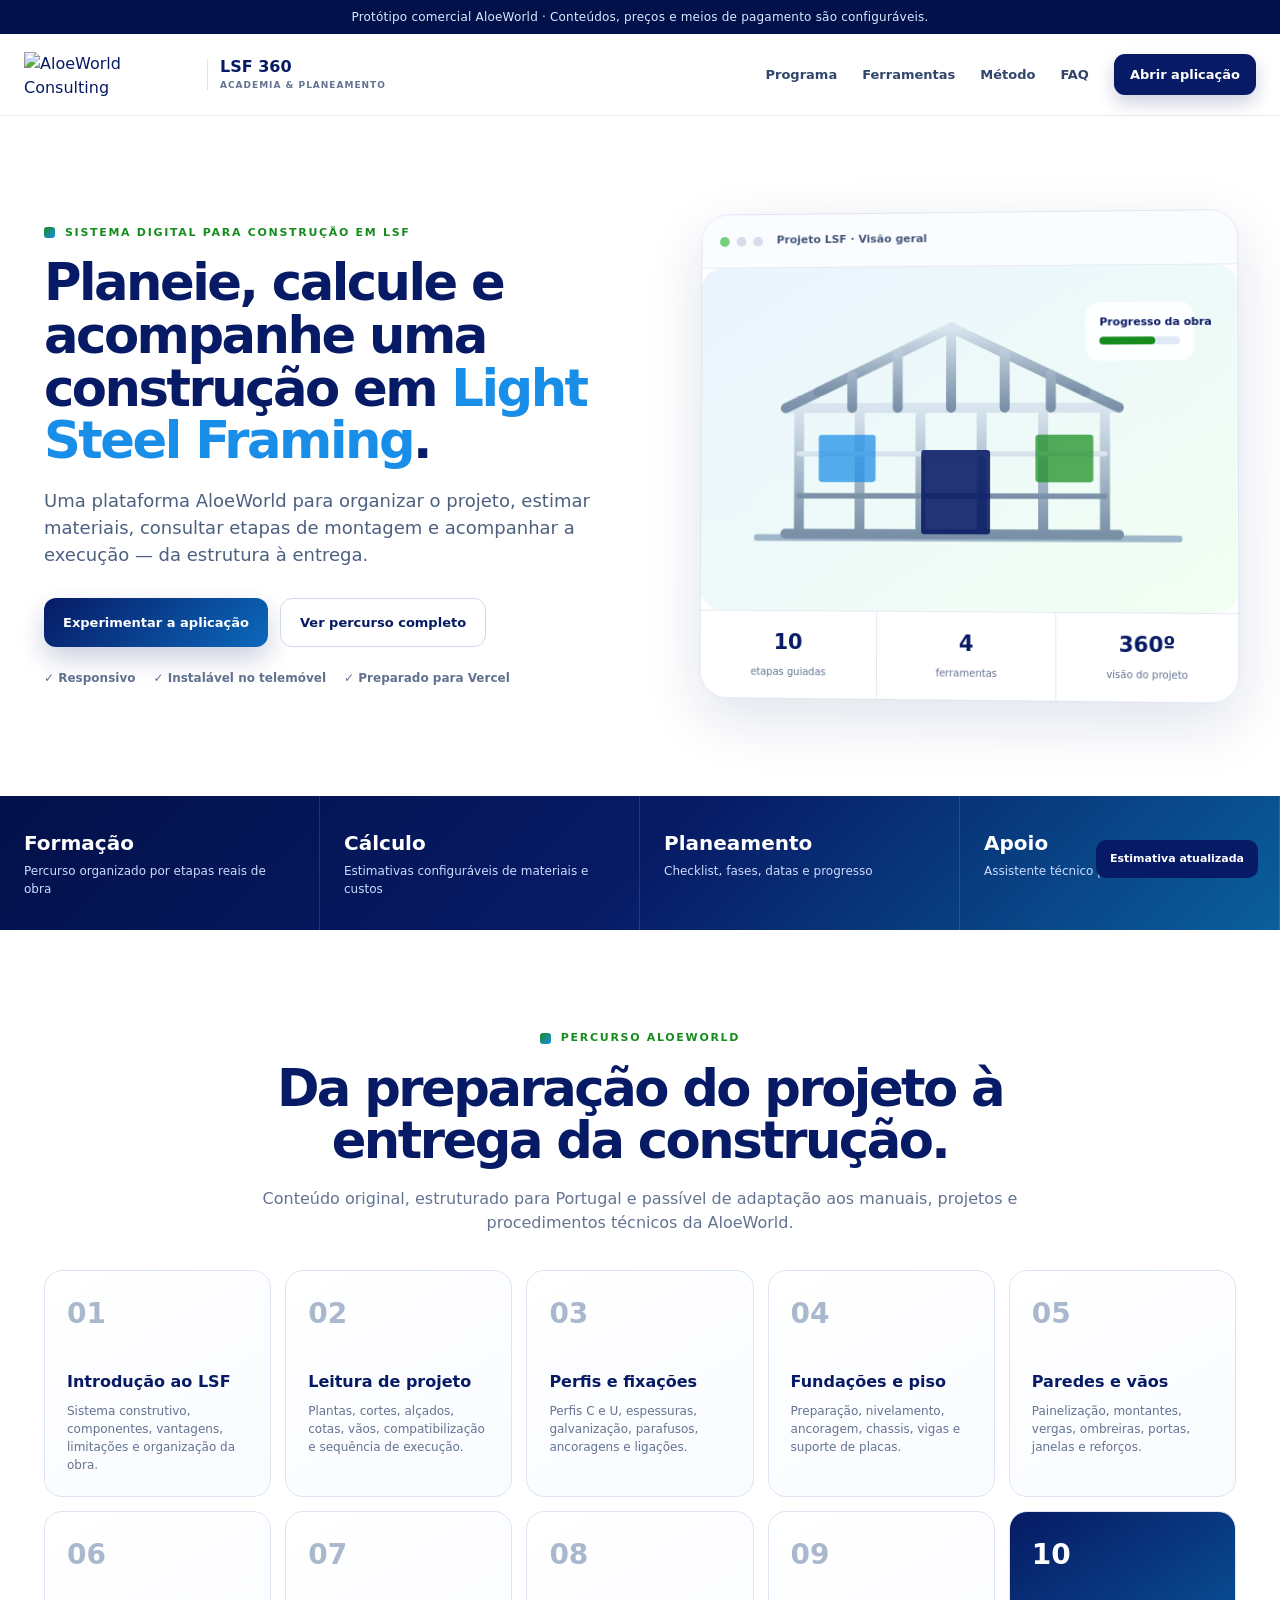
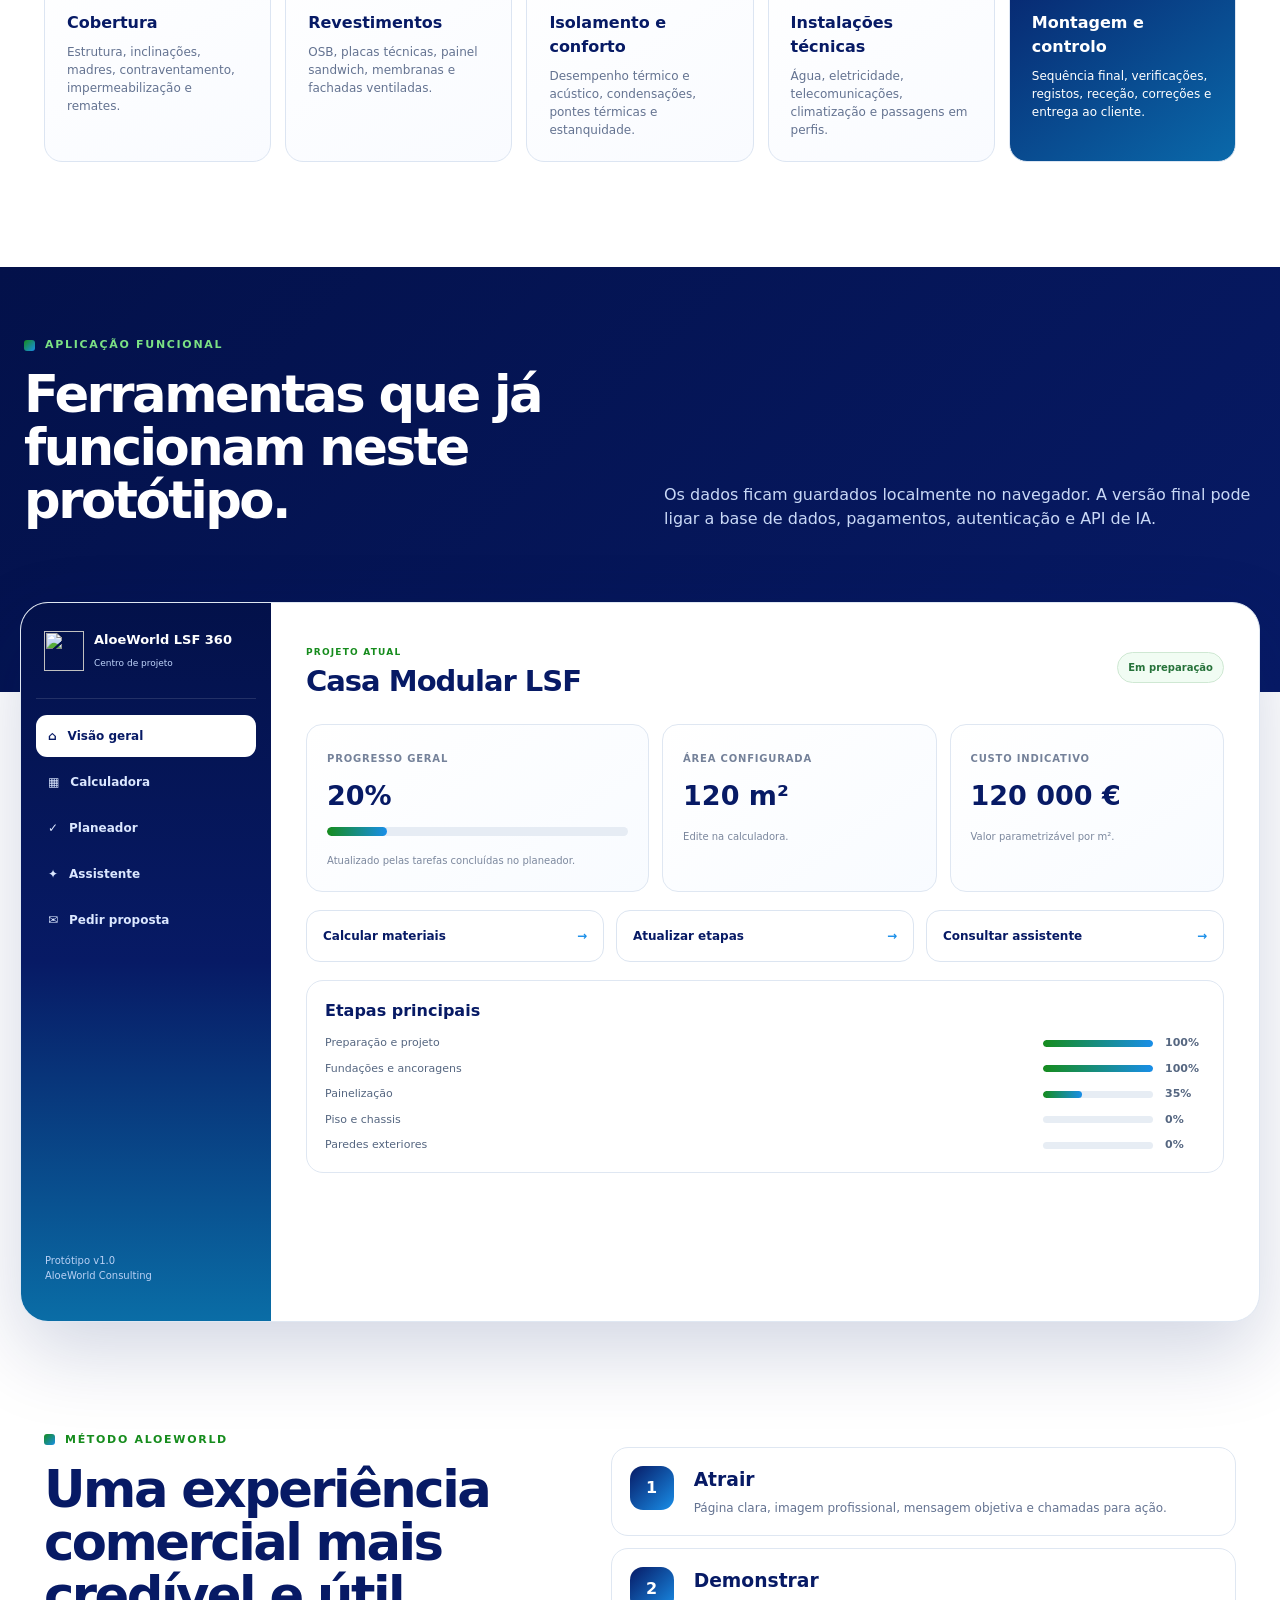
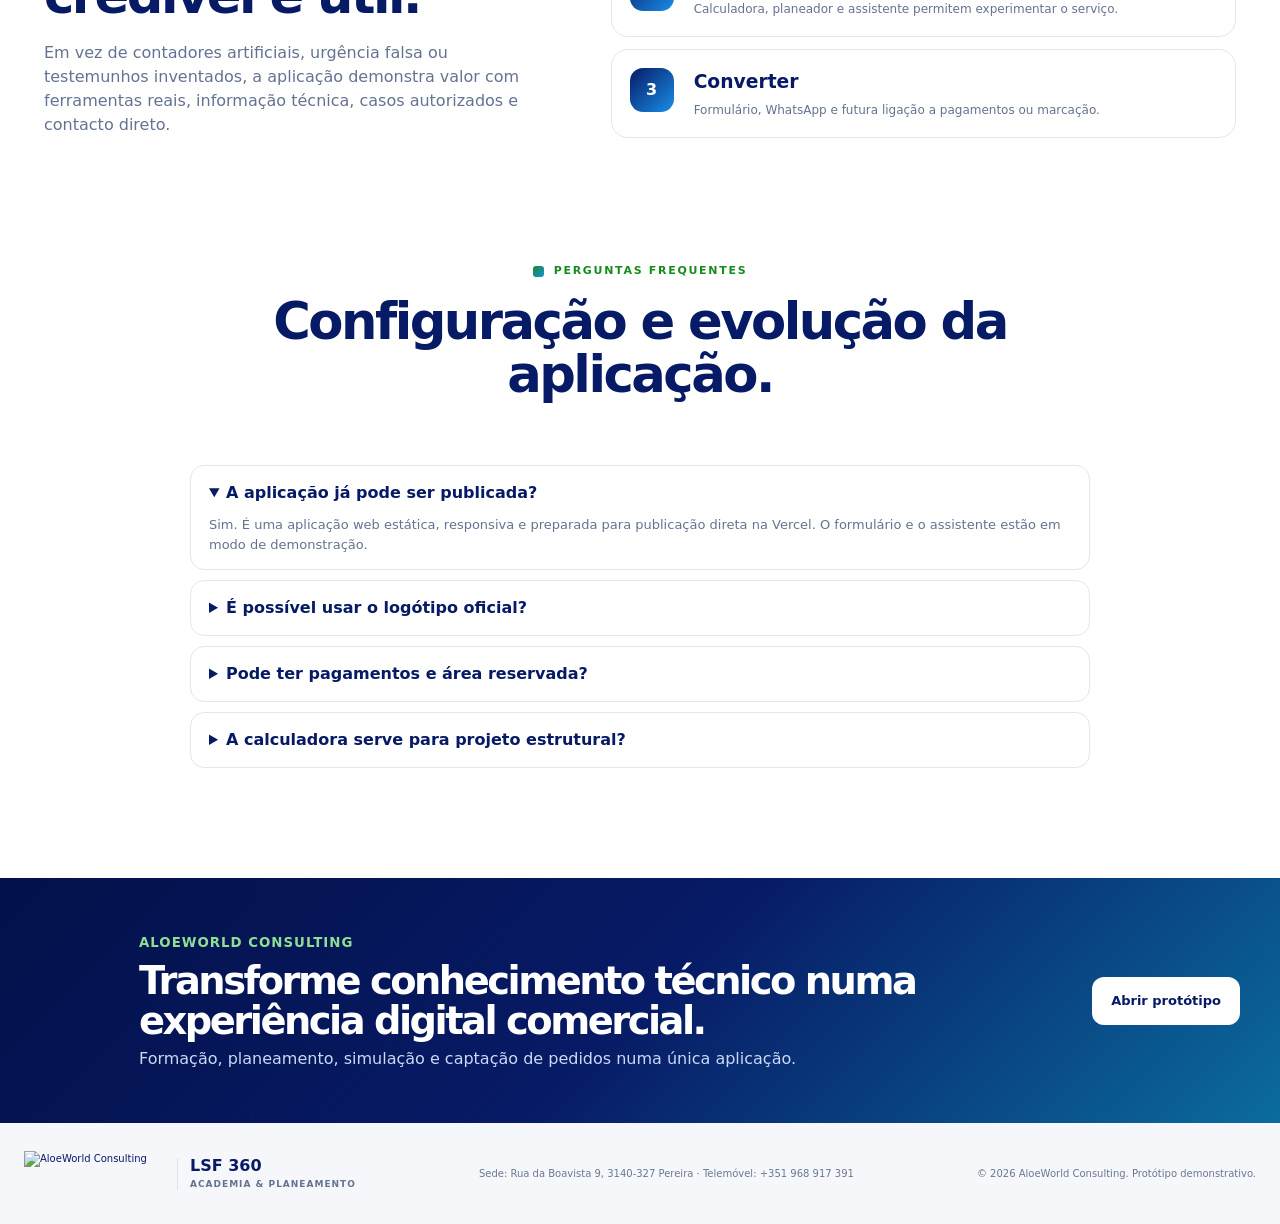
==== index.html @ 78dc0bb6 "Add files via upload" ====
<!doctype html>
<html lang="pt-PT">
<head>
  <meta charset="utf-8" />
  <meta name="viewport" content="width=device-width, initial-scale=1" />
  <meta name="theme-color" content="#071a65" />
  <meta name="description" content="AloeWorld LSF 360 — formação, planeamento, cálculo de materiais e acompanhamento para construção em Light Steel Framing." />
  <title>AloeWorld LSF 360 · Construção em LSF</title>
  <link rel="manifest" href="manifest.webmanifest" />
  <link rel="icon" href="assets/favicon.svg" type="image/svg+xml" />
  <link rel="stylesheet" href="styles.css" />
</head>
<body>
  <div class="notice">Protótipo comercial AloeWorld · Conteúdos, preços e meios de pagamento são configuráveis.</div>

  <header class="site-header" id="topo">
    <a class="brand" href="#topo" aria-label="AloeWorld LSF 360">
      <img src="assets/logo-aloeworld.svg" alt="AloeWorld Consulting" />
      <span><strong>LSF 360</strong><small>Academia & Planeamento</small></span>
    </a>
    <button class="menu-button" id="menuButton" aria-label="Abrir menu" aria-expanded="false">☰</button>
    <nav id="mainNav">
      <a href="#programa">Programa</a>
      <a href="#ferramentas">Ferramentas</a>
      <a href="#metodo">Método</a>
      <a href="#faq">FAQ</a>
      <a class="nav-cta" href="#app">Abrir aplicação</a>
    </nav>
  </header>

  <main>
    <section class="hero section-shell">
      <div class="hero-copy">
        <div class="eyebrow"><span></span> SISTEMA DIGITAL PARA CONSTRUÇÃO EM LSF</div>
        <h1>Planeie, calcule e acompanhe uma construção em <em>Light Steel Framing</em>.</h1>
        <p>Uma plataforma AloeWorld para organizar o projeto, estimar materiais, consultar etapas de montagem e acompanhar a execução — da estrutura à entrega.</p>
        <div class="hero-actions">
          <a class="button primary" href="#app">Experimentar a aplicação</a>
          <a class="button secondary" href="#programa">Ver percurso completo</a>
        </div>
        <div class="trust-row">
          <span>✓ Responsivo</span><span>✓ Instalável no telemóvel</span><span>✓ Preparado para Vercel</span>
        </div>
      </div>
      <div class="hero-visual" aria-label="Ilustração de estrutura LSF">
        <div class="visual-card">
          <div class="visual-toolbar"><i></i><i></i><i></i><b>Projeto LSF · Visão geral</b></div>
          <svg viewBox="0 0 700 450" role="img" aria-label="Estrutura de casa em aço leve">
            <defs>
              <linearGradient id="sky" x1="0" y1="0" x2="1" y2="1"><stop stop-color="#eaf4ff"/><stop offset="1" stop-color="#f2fff2"/></linearGradient>
              <linearGradient id="steel" x1="0" y1="0" x2="0" y2="1"><stop stop-color="#d8e5ef"/><stop offset="1" stop-color="#7990a7"/></linearGradient>
            </defs>
            <rect width="700" height="450" rx="26" fill="url(#sky)"/>
            <path d="M75 355H625" stroke="#9fb7ca" stroke-width="9" stroke-linecap="round"/>
            <g stroke="url(#steel)" stroke-width="13" stroke-linecap="round" stroke-linejoin="round" fill="none">
              <path d="M130 350V185M210 350V185M290 350V185M370 350V185M450 350V185M530 350V185"/>
              <path d="M112 185H548M112 350H548"/>
              <path d="M112 185L330 80L548 185"/>
              <path d="M155 164L330 80L505 164"/>
              <path d="M200 142L200 185M260 113V185M330 80V185M400 113V185M460 142V185"/>
              <path d="M130 245H530M130 300H530" stroke-width="7"/>
            </g>
            <rect x="291" y="240" width="90" height="110" rx="4" fill="#071a65" opacity=".88"/>
            <rect x="156" y="220" width="75" height="62" rx="4" fill="#198ee8" opacity=".72"/>
            <rect x="440" y="220" width="75" height="62" rx="4" fill="#168c1d" opacity=".72"/>
            <g transform="translate(505 48)">
              <rect width="140" height="76" rx="18" fill="#fff" opacity=".95"/>
              <text x="18" y="30" fill="#071a65" font-size="14" font-family="system-ui" font-weight="700">Progresso da obra</text>
              <rect x="18" y="45" width="104" height="10" rx="5" fill="#dfe8f4"/>
              <rect x="18" y="45" width="72" height="10" rx="5" fill="#168c1d"/>
            </g>
          </svg>
          <div class="visual-metrics">
            <div><b>10</b><span>etapas guiadas</span></div>
            <div><b>4</b><span>ferramentas</span></div>
            <div><b>360º</b><span>visão do projeto</span></div>
          </div>
        </div>
      </div>
    </section>

    <section class="stats-strip">
      <div><strong>Formação</strong><span>Percurso organizado por etapas reais de obra</span></div>
      <div><strong>Cálculo</strong><span>Estimativas configuráveis de materiais e custos</span></div>
      <div><strong>Planeamento</strong><span>Checklist, fases, datas e progresso</span></div>
      <div><strong>Apoio</strong><span>Assistente técnico preparado para futura IA</span></div>
    </section>

    <section class="section-shell section-heading" id="programa">
      <div class="eyebrow"><span></span> PERCURSO ALOEWORLD</div>
      <h2>Da preparação do projeto à entrega da construção.</h2>
      <p>Conteúdo original, estruturado para Portugal e passível de adaptação aos manuais, projetos e procedimentos técnicos da AloeWorld.</p>
    </section>

    <section class="module-grid section-shell">
      <article><b>01</b><h3>Introdução ao LSF</h3><p>Sistema construtivo, componentes, vantagens, limitações e organização da obra.</p></article>
      <article><b>02</b><h3>Leitura de projeto</h3><p>Plantas, cortes, alçados, cotas, vãos, compatibilização e sequência de execução.</p></article>
      <article><b>03</b><h3>Perfis e fixações</h3><p>Perfis C e U, espessuras, galvanização, parafusos, ancoragens e ligações.</p></article>
      <article><b>04</b><h3>Fundações e piso</h3><p>Preparação, nivelamento, ancoragem, chassis, vigas e suporte de placas.</p></article>
      <article><b>05</b><h3>Paredes e vãos</h3><p>Painelização, montantes, vergas, ombreiras, portas, janelas e reforços.</p></article>
      <article><b>06</b><h3>Cobertura</h3><p>Estrutura, inclinações, madres, contraventamento, impermeabilização e remates.</p></article>
      <article><b>07</b><h3>Revestimentos</h3><p>OSB, placas técnicas, painel sandwich, membranas e fachadas ventiladas.</p></article>
      <article><b>08</b><h3>Isolamento e conforto</h3><p>Desempenho térmico e acústico, condensações, pontes térmicas e estanquidade.</p></article>
      <article><b>09</b><h3>Instalações técnicas</h3><p>Água, eletricidade, telecomunicações, climatização e passagens em perfis.</p></article>
      <article class="featured"><b>10</b><h3>Montagem e controlo</h3><p>Sequência final, verificações, registos, receção, correções e entrega ao cliente.</p></article>
    </section>

    <section class="tools-intro section-shell" id="ferramentas">
      <div>
        <div class="eyebrow light"><span></span> APLICAÇÃO FUNCIONAL</div>
        <h2>Ferramentas que já funcionam neste protótipo.</h2>
      </div>
      <p>Os dados ficam guardados localmente no navegador. A versão final pode ligar a base de dados, pagamentos, autenticação e API de IA.</p>
    </section>

    <section class="app-shell section-shell" id="app">
      <aside class="app-sidebar">
        <div class="app-brand"><img src="assets/mark.svg" alt=""/><div><b>AloeWorld LSF 360</b><small>Centro de projeto</small></div></div>
        <button class="app-tab active" data-tab="dashboard">⌂ <span>Visão geral</span></button>
        <button class="app-tab" data-tab="calculator">▦ <span>Calculadora</span></button>
        <button class="app-tab" data-tab="planner">✓ <span>Planeador</span></button>
        <button class="app-tab" data-tab="assistant">✦ <span>Assistente</span></button>
        <button class="app-tab" data-tab="contact">✉ <span>Pedir proposta</span></button>
        <div class="app-sidebar-note">Protótipo v1.0<br/>AloeWorld Consulting</div>
      </aside>

      <div class="app-content">
        <section class="tab-panel active" id="dashboard">
          <div class="panel-title"><div><small>PROJETO ATUAL</small><h3>Casa Modular LSF</h3></div><span class="status">Em preparação</span></div>
          <div class="dashboard-grid">
            <div class="dashboard-card progress-card">
              <span>Progresso geral</span><strong id="progressText">20%</strong>
              <div class="progress"><i id="progressBar"></i></div>
              <small>Atualizado pelas tarefas concluídas no planeador.</small>
            </div>
            <div class="dashboard-card"><span>Área configurada</span><strong id="dashboardArea">120 m²</strong><small>Edite na calculadora.</small></div>
            <div class="dashboard-card"><span>Custo indicativo</span><strong id="dashboardCost">€ 120.000</strong><small>Valor parametrizável por m².</small></div>
          </div>
          <div class="quick-actions">
            <button data-open="calculator">Calcular materiais <span>→</span></button>
            <button data-open="planner">Atualizar etapas <span>→</span></button>
            <button data-open="assistant">Consultar assistente <span>→</span></button>
          </div>
          <div class="stage-overview">
            <h4>Etapas principais</h4>
            <div class="stage-list" id="stageList"></div>
          </div>
        </section>

        <section class="tab-panel" id="calculator">
          <div class="panel-title"><div><small>ESTIMATIVA CONFIGURÁVEL</small><h3>Calculadora de materiais</h3></div><button class="small-button" id="resetCalc">Repor</button></div>
          <div class="form-grid">
            <label>Área da construção (m²)<input id="area" type="number" min="10" step="1" value="120"></label>
            <label>Pé-direito médio (m)<input id="height" type="number" min="2" max="5" step="0.05" value="2.60"></label>
            <label>Perímetro exterior (m)<input id="perimeter" type="number" min="10" step="1" value="46"></label>
            <label>Divisórias interiores (m)<input id="partitions" type="number" min="0" step="1" value="55"></label>
            <label>Desperdício (%)<input id="waste" type="number" min="0" max="30" step="1" value="10"></label>
            <label>Custo indicativo por m² (€)<input id="priceM2" type="number" min="0" step="10" value="1000"></label>
          </div>
          <button class="button primary calculate" id="calculateButton">Calcular estimativa</button>
          <div class="results-grid" id="resultsGrid"></div>
          <p class="technical-note">Estimativa preliminar para apoio ao planeamento. Não substitui projeto de estabilidade, medições, especificações do fabricante nem orçamento de fornecedor.</p>
        </section>

        <section class="tab-panel" id="planner">
          <div class="panel-title"><div><small>CONTROLO DA EXECUÇÃO</small><h3>Planeador de obra</h3></div><button class="small-button" id="clearPlan">Limpar progresso</button></div>
          <div id="taskList" class="task-list"></div>
          <div class="planner-footer"><b id="plannerSummary">2 de 10 etapas concluídas</b><span>O progresso é guardado automaticamente.</span></div>
        </section>

        <section class="tab-panel" id="assistant">
          <div class="panel-title"><div><small>BASE DE CONHECIMENTO</small><h3>Assistente técnico AloeWorld</h3></div><span class="status blue">Demonstração</span></div>
          <div class="chat" id="chat">
            <div class="message bot"><b>AloeWorld Assistente</b><p>Coloque uma questão sobre perfis, OSB, isolamento, montagem, cálculo ou organização da obra.</p></div>
          </div>
          <div class="suggestions">
            <button>Que placa usar no chão?</button><button>Como estimar montantes?</button><button>Que etapas vêm antes da cobertura?</button>
          </div>
          <form class="chat-form" id="chatForm"><input id="chatInput" placeholder="Escreva a sua questão..." autocomplete="off"><button>Enviar</button></form>
          <p class="technical-note">Nesta versão, as respostas são demonstrativas. A versão de produção pode ser ligada a um modelo de IA e aos manuais técnicos AloeWorld.</p>
        </section>

        <section class="tab-panel" id="contact">
          <div class="panel-title"><div><small>CONTACTO COMERCIAL</small><h3>Pedido de proposta</h3></div></div>
          <form class="lead-form" id="leadForm">
            <div class="form-grid">
              <label>Nome<input id="leadName" required placeholder="Nome completo"></label>
              <label>Telefone<input id="leadPhone" required placeholder="+351 ..."></label>
              <label>Email<input id="leadEmail" type="email" placeholder="nome@email.pt"></label>
              <label>Local da obra<input id="leadLocation" placeholder="Concelho / Distrito"></label>
              <label>Área estimada (m²)<input id="leadArea" type="number" placeholder="120"></label>
              <label>Tipologia<select id="leadType"><option>T1</option><option selected>T2</option><option>T3</option><option>T4+</option><option>Outro</option></select></label>
              <label class="full">Descrição<textarea id="leadMessage" rows="5" placeholder="Indique o tipo de projeto, fase atual e prazo pretendido."></textarea></label>
            </div>
            <div class="lead-actions"><button class="button primary" type="submit">Preparar pedido</button><a class="button whatsapp" id="whatsappLink" target="_blank" rel="noopener">Enviar por WhatsApp</a></div>
            <div class="lead-output" id="leadOutput"></div>
          </form>
        </section>
      </div>
    </section>

    <section class="method section-shell" id="metodo">
      <div class="method-copy">
        <div class="eyebrow"><span></span> MÉTODO ALOEWORLD</div>
        <h2>Uma experiência comercial mais credível e útil.</h2>
        <p>Em vez de contadores artificiais, urgência falsa ou testemunhos inventados, a aplicação demonstra valor com ferramentas reais, informação técnica, casos autorizados e contacto direto.</p>
      </div>
      <div class="method-grid">
        <article><b>1</b><h3>Atrair</h3><p>Página clara, imagem profissional, mensagem objetiva e chamadas para ação.</p></article>
        <article><b>2</b><h3>Demonstrar</h3><p>Calculadora, planeador e assistente permitem experimentar o serviço.</p></article>
        <article><b>3</b><h3>Converter</h3><p>Formulário, WhatsApp e futura ligação a pagamentos ou marcação.</p></article>
      </div>
    </section>

    <section class="faq section-shell" id="faq">
      <div class="section-heading compact"><div class="eyebrow"><span></span> PERGUNTAS FREQUENTES</div><h2>Configuração e evolução da aplicação.</h2></div>
      <details open><summary>A aplicação já pode ser publicada?</summary><p>Sim. É uma aplicação web estática, responsiva e preparada para publicação direta na Vercel. O formulário e o assistente estão em modo de demonstração.</p></details>
      <details><summary>É possível usar o logótipo oficial?</summary><p>Sim. O ficheiro SVG atual é uma versão vetorial provisória baseada na identidade AloeWorld. Pode ser substituído pelo logótipo oficial sem alterar o layout.</p></details>
      <details><summary>Pode ter pagamentos e área reservada?</summary><p>Sim. A versão seguinte pode integrar autenticação, base de dados, Stripe/PayPal, conteúdos protegidos, emissão de comprovativos e gestão de clientes.</p></details>
      <details><summary>A calculadora serve para projeto estrutural?</summary><p>Não. É uma ferramenta comercial e preliminar. Os valores finais devem resultar de projeto, medições e validação técnica.</p></details>
    </section>

    <section class="final-cta">
      <img src="assets/mark.svg" alt="" />
      <div><small>ALOEWORLD CONSULTING</small><h2>Transforme conhecimento técnico numa experiência digital comercial.</h2><p>Formação, planeamento, simulação e captação de pedidos numa única aplicação.</p></div>
      <a class="button white" href="#app">Abrir protótipo</a>
    </section>
  </main>

  <footer>
    <div class="brand footer-brand"><img src="assets/logo-aloeworld.svg" alt="AloeWorld Consulting"/><span><strong>LSF 360</strong><small>Academia & Planeamento</small></span></div>
    <p>Sede: Rua da Boavista 9, 3140-327 Pereira · Telemóvel: +351 968 917 391</p>
    <p>© 2026 AloeWorld Consulting. Protótipo demonstrativo.</p>
  </footer>

  <div class="toast" id="toast"></div>
  <script src="app.js"></script>
</body>
</html>
---- styles.css ----
:root{--navy:#071a65;--navy2:#03114a;--blue:#198ee8;--green:#168c1d;--green2:#5fd46a;--ink:#10203c;--muted:#647391;--line:#dce5f2;--light:#f4f7fc;--white:#fff;--shadow:0 20px 60px rgba(7,26,101,.12);--radius:24px}
*{box-sizing:border-box}html{scroll-behavior:smooth}body{margin:0;font-family:Inter,ui-sans-serif,system-ui,-apple-system,BlinkMacSystemFont,"Segoe UI",sans-serif;color:var(--ink);background:#fff;line-height:1.5}button,input,select,textarea{font:inherit}button,a{ -webkit-tap-highlight-color:transparent}.notice{background:var(--navy2);color:#dce8ff;text-align:center;padding:8px 16px;font-size:12px;letter-spacing:.2px}.site-header{height:82px;display:flex;align-items:center;justify-content:space-between;gap:30px;padding:0 max(24px,calc((100vw - 1240px)/2));position:sticky;top:0;z-index:50;background:rgba(255,255,255,.92);backdrop-filter:blur(16px);border-bottom:1px solid rgba(7,26,101,.08)}.brand{display:flex;align-items:center;gap:13px;text-decoration:none;color:var(--navy)}.brand img{width:170px;height:45px;object-fit:contain}.brand span{border-left:1px solid #dbe3f0;padding-left:12px;line-height:1.05}.brand strong{display:block;font-size:16px}.brand small{display:block;color:var(--muted);font-size:9px;text-transform:uppercase;letter-spacing:1px;margin-top:5px;font-weight:800}.site-header nav{display:flex;align-items:center;gap:25px}.site-header nav a{font-size:13px;color:#31466c;text-decoration:none;font-weight:700}.site-header nav a:hover{color:var(--blue)}.nav-cta{background:var(--navy);color:#fff!important;padding:11px 16px;border-radius:11px;box-shadow:0 8px 18px rgba(7,26,101,.2)}.menu-button{display:none;border:0;background:#edf2fa;color:var(--navy);border-radius:10px;width:42px;height:42px;font-size:22px}.section-shell{max-width:1240px;margin:0 auto;padding-left:24px;padding-right:24px}.hero{display:grid;grid-template-columns:1.05fr .95fr;gap:58px;align-items:center;padding-top:70px;padding-bottom:70px;min-height:680px}.eyebrow{display:flex;align-items:center;gap:10px;color:var(--green);font-size:11px;font-weight:900;letter-spacing:1.7px}.eyebrow span{width:11px;height:11px;border-radius:3px;background:linear-gradient(135deg,var(--green),var(--blue))}.hero h1,.section-heading h2,.tools-intro h2,.method h2,.faq h2,.final-cta h2{font-size:clamp(35px,4vw,63px);line-height:1.03;letter-spacing:-2.5px;color:var(--navy);margin:15px 0 20px}.hero h1 em{font-style:normal;color:var(--blue)}.hero-copy>p{font-size:18px;color:#4d6080;max-width:650px}.hero-actions{display:flex;gap:12px;flex-wrap:wrap;margin:30px 0 22px}.button{display:inline-flex;align-items:center;justify-content:center;text-decoration:none;border:0;border-radius:12px;padding:14px 19px;font-size:13px;font-weight:850;cursor:pointer;transition:.2s}.button:hover{transform:translateY(-2px)}.button.primary{background:linear-gradient(135deg,var(--navy),#0b69bc);color:#fff;box-shadow:0 12px 26px rgba(7,26,101,.2)}.button.secondary{background:#fff;color:var(--navy);border:1px solid #cfdaea}.button.whatsapp{background:#e8f9ec;color:#16712a}.button.white{background:#fff;color:var(--navy)}.trust-row{display:flex;gap:18px;flex-wrap:wrap;font-size:12px;color:#61718e;font-weight:700}.hero-visual{position:relative}.visual-card{background:#fff;border:1px solid #dce6f3;border-radius:28px;box-shadow:var(--shadow);overflow:hidden;transform:perspective(1200px) rotateY(-3deg) rotateX(1deg)}.visual-toolbar{height:54px;display:flex;align-items:center;gap:7px;padding:0 18px;border-bottom:1px solid #e5ebf4;background:#fbfcff}.visual-toolbar i{width:10px;height:10px;border-radius:50%;background:#d4ddea}.visual-toolbar i:first-child{background:#72d07b}.visual-toolbar b{margin-left:7px;color:#435778;font-size:11px}.visual-card svg{display:block;width:100%;height:auto}.visual-metrics{display:grid;grid-template-columns:repeat(3,1fr);gap:1px;background:#e3eaf5;border-top:1px solid #e3eaf5}.visual-metrics div{background:#fff;padding:16px;text-align:center}.visual-metrics b{display:block;font-size:21px;color:var(--navy)}.visual-metrics span{font-size:10px;color:var(--muted)}.stats-strip{display:grid;grid-template-columns:repeat(4,1fr);background:linear-gradient(135deg,var(--navy2),var(--navy),#0a5f9b);color:#fff}.stats-strip div{padding:32px max(24px,calc((100vw - 1240px)/8));border-right:1px solid rgba(255,255,255,.12)}.stats-strip strong{display:block;font-size:20px}.stats-strip span{display:block;color:#cddcff;font-size:12px;margin-top:4px}.section-heading{padding-top:100px;padding-bottom:35px;text-align:center}.section-heading .eyebrow{justify-content:center}.section-heading h2{font-size:clamp(34px,4vw,54px);max-width:900px;margin-left:auto;margin-right:auto}.section-heading p{max-width:760px;margin:0 auto;color:var(--muted);font-size:16px}.section-heading.compact{padding-top:0}.module-grid{display:grid;grid-template-columns:repeat(5,1fr);gap:14px;padding-bottom:105px}.module-grid article{border:1px solid var(--line);border-radius:18px;padding:22px;background:linear-gradient(150deg,#fff,#f9fbff);min-height:220px;transition:.2s}.module-grid article:hover{transform:translateY(-4px);box-shadow:0 14px 30px rgba(7,26,101,.08)}.module-grid article b{font-size:28px;color:#a9b8cc}.module-grid article h3{font-size:16px;color:var(--navy);margin:35px 0 8px}.module-grid article p{font-size:12px;color:var(--muted);margin:0}.module-grid .featured{background:linear-gradient(145deg,var(--navy),#0a69aa);color:#fff}.module-grid .featured b,.module-grid .featured h3,.module-grid .featured p{color:#fff}.tools-intro{max-width:none;background:linear-gradient(135deg,var(--navy2),var(--navy));color:#fff;padding-top:70px;padding-bottom:145px;display:flex;align-items:end;justify-content:space-between;gap:40px}.tools-intro>div,.tools-intro>p{max-width:600px}.tools-intro h2{font-size:clamp(34px,4vw,54px);color:#fff}.tools-intro p{color:#c9d8f6}.eyebrow.light{color:#7be184}.app-shell{padding:0;display:grid;grid-template-columns:250px 1fr;background:#fff;border-radius:28px;border:1px solid #dfe7f2;box-shadow:0 30px 80px rgba(7,26,101,.18);margin-top:-90px;margin-bottom:110px;min-height:720px;overflow:hidden}.app-sidebar{background:linear-gradient(180deg,var(--navy2),var(--navy),#0a6da6);color:#fff;padding:24px 15px;display:flex;flex-direction:column}.app-brand{display:flex;align-items:center;gap:10px;padding:3px 8px 25px;border-bottom:1px solid rgba(255,255,255,.12);margin-bottom:16px}.app-brand img{width:40px;height:40px}.app-brand b{display:block;font-size:13px}.app-brand small{color:#bfd4fb;font-size:9px}.app-tab{display:flex;align-items:center;gap:11px;border:0;background:transparent;color:#dbe7ff;padding:12px;border-radius:11px;text-align:left;cursor:pointer;font-weight:700;font-size:12px;margin-bottom:4px}.app-tab:hover{background:rgba(255,255,255,.08)}.app-tab.active{background:#fff;color:var(--navy)}.app-sidebar-note{margin-top:auto;color:#b9d0f4;font-size:10px;padding:14px 9px}.app-content{padding:35px;min-width:0}.tab-panel{display:none}.tab-panel.active{display:block;animation:fade .25s ease}@keyframes fade{from{opacity:0;transform:translateY(5px)}to{opacity:1;transform:none}}.panel-title{display:flex;justify-content:space-between;align-items:center;gap:20px;margin-bottom:26px}.panel-title small{font-size:9px;letter-spacing:1.2px;color:var(--green);font-weight:900}.panel-title h3{font-size:29px;line-height:1.1;letter-spacing:-1px;color:var(--navy);margin:4px 0 0}.status{border:1px solid #cfe8d3;background:#f1fcf3;color:#26723a;border-radius:99px;padding:7px 10px;font-size:10px;font-weight:800}.status.blue{border-color:#d2e4f7;background:#f3f9ff;color:#28689b}.small-button{border:1px solid #d8e2ef;background:#fff;color:#536681;border-radius:9px;padding:8px 10px;font-size:10px;font-weight:800;cursor:pointer}.dashboard-grid{display:grid;grid-template-columns:1.25fr 1fr 1fr;gap:13px}.dashboard-card{border:1px solid #dfe7f2;background:linear-gradient(145deg,#fff,#f8fbff);border-radius:16px;padding:20px}.dashboard-card span{font-size:10px;color:#75829a;text-transform:uppercase;letter-spacing:.8px;font-weight:800}.dashboard-card strong{display:block;color:var(--navy);font-size:27px;margin:7px 0}.dashboard-card small{color:#7b879d;font-size:10px}.progress{height:9px;background:#e6ecf4;border-radius:99px;overflow:hidden;margin:11px 0}.progress i{display:block;width:20%;height:100%;background:linear-gradient(90deg,var(--green),var(--blue));border-radius:99px;transition:.4s}.quick-actions{display:grid;grid-template-columns:repeat(3,1fr);gap:12px;margin:18px 0}.quick-actions button{border:1px solid #dce5f1;background:#fff;color:var(--navy);border-radius:14px;padding:16px;text-align:left;font-size:12px;font-weight:800;cursor:pointer}.quick-actions button span{float:right;color:var(--blue)}.stage-overview{border:1px solid #dfe7f2;border-radius:17px;padding:18px}.stage-overview h4{margin:0 0 12px;color:var(--navy)}.stage-list{display:grid;gap:9px}.stage-item{display:grid;grid-template-columns:1fr 110px 40px;align-items:center;gap:12px;font-size:11px;color:#556680}.mini-progress{height:7px;border-radius:99px;background:#e7edf4;overflow:hidden}.mini-progress i{display:block;height:100%;background:linear-gradient(90deg,var(--green),var(--blue));border-radius:99px}.form-grid{display:grid;grid-template-columns:repeat(2,1fr);gap:14px}.form-grid label{display:flex;flex-direction:column;gap:6px;font-size:11px;font-weight:750;color:#52617b}.form-grid input,.form-grid select,.form-grid textarea{width:100%;border:1px solid #d8e2ef;background:#fbfdff;color:var(--ink);border-radius:10px;padding:11px 12px;outline:none}.form-grid input:focus,.form-grid select:focus,.form-grid textarea:focus{border-color:var(--blue);box-shadow:0 0 0 3px rgba(25,142,232,.1)}.full{grid-column:1/-1}.calculate{margin:18px 0}.results-grid{display:grid;grid-template-columns:repeat(3,1fr);gap:10px}.result{background:#f7faff;border:1px solid #dfe8f3;border-radius:13px;padding:15px}.result span{font-size:9px;color:#71809a;text-transform:uppercase;letter-spacing:.8px;font-weight:850}.result b{display:block;font-size:21px;color:var(--navy);margin-top:5px}.result small{font-size:9px;color:#8390a5}.technical-note{font-size:10px;color:#7a879b;background:#f7f9fc;border:1px solid #e3e9f2;padding:10px;border-radius:9px;margin-top:17px}.task-list{display:grid;gap:9px}.task{display:grid;grid-template-columns:auto 42px 1fr auto;gap:12px;align-items:center;border:1px solid #dee7f2;border-radius:13px;padding:13px;background:#fff}.task input{width:18px;height:18px;accent-color:var(--green)}.task-number{width:34px;height:34px;border-radius:10px;display:grid;place-items:center;background:#edf4ff;color:var(--navy);font-size:11px;font-weight:900}.task b{display:block;font-size:12px;color:var(--navy)}.task small{display:block;font-size:9px;color:#7b899f}.task .badge{font-size:9px;font-weight:800;border-radius:99px;padding:5px 8px;background:#f0f3f7;color:#748095}.task.done{background:#f6fcf7;border-color:#d7ead9}.task.done .badge{background:#e1f6e4;color:#24763a}.planner-footer{display:flex;justify-content:space-between;gap:20px;margin-top:18px;padding:15px;background:#f6f9fd;border-radius:12px;color:#63728b;font-size:10px}.planner-footer b{color:var(--navy)}.chat{height:340px;overflow:auto;border:1px solid #dfe7f2;background:#f7f9fd;border-radius:15px;padding:15px;display:flex;flex-direction:column;gap:10px}.message{max-width:78%;border-radius:13px;padding:11px 13px;font-size:11px}.message p{margin:4px 0 0}.message.bot{background:#fff;border:1px solid #dce5f1;align-self:flex-start}.message.bot b{color:var(--navy)}.message.user{background:var(--navy);color:#fff;align-self:flex-end}.suggestions{display:flex;gap:7px;flex-wrap:wrap;margin:12px 0}.suggestions button{border:1px solid #d8e2ef;background:#fff;color:#456080;border-radius:99px;padding:7px 10px;font-size:9px;cursor:pointer}.chat-form{display:grid;grid-template-columns:1fr auto;gap:9px}.chat-form input{border:1px solid #d7e1ee;border-radius:10px;padding:12px}.chat-form button{border:0;background:var(--navy);color:#fff;border-radius:10px;padding:0 18px;font-weight:800;cursor:pointer}.lead-actions{display:flex;gap:10px;margin-top:18px}.lead-output{display:none;margin-top:17px;background:#f5f9ff;border:1px solid #dbe6f3;padding:14px;border-radius:12px;font-size:11px;white-space:pre-wrap}.method{display:grid;grid-template-columns:.9fr 1.1fr;gap:55px;align-items:center;padding-bottom:110px}.method h2{font-size:clamp(34px,4vw,54px)}.method-copy p{font-size:16px;color:var(--muted)}.method-grid{display:grid;gap:12px}.method-grid article{display:grid;grid-template-columns:50px 1fr;column-gap:14px;border:1px solid #dfe7f2;border-radius:17px;padding:18px}.method-grid b{grid-row:1/3;width:44px;height:44px;display:grid;place-items:center;border-radius:13px;background:linear-gradient(135deg,var(--navy),var(--blue));color:#fff}.method-grid h3{margin:0;color:var(--navy)}.method-grid p{margin:5px 0 0;color:var(--muted);font-size:12px}.faq{padding-bottom:100px}.faq details{max-width:900px;margin:10px auto;border:1px solid #dfe7f1;border-radius:14px;padding:15px 18px;background:#fff}.faq summary{cursor:pointer;color:var(--navy);font-weight:800}.faq details p{color:var(--muted);font-size:13px;margin:10px 0 0}.final-cta{display:grid;grid-template-columns:75px 1fr auto;gap:24px;align-items:center;background:linear-gradient(135deg,var(--navy2),var(--navy),#0b6c9e);color:#fff;padding:52px max(24px,calc((100vw - 1200px)/2));}.final-cta img{width:70px}.final-cta small{color:#8ce093;font-weight:900;letter-spacing:1px}.final-cta h2{font-size:clamp(26px,3vw,42px);color:#fff;margin:7px 0}.final-cta p{color:#cbd9f5;margin:0}footer{display:flex;align-items:center;justify-content:space-between;gap:25px;padding:28px max(24px,calc((100vw - 1240px)/2));background:#f5f7fb;color:#6a7890;font-size:10px}.footer-brand img{width:140px}.toast{position:fixed;right:22px;bottom:22px;background:var(--navy);color:#fff;padding:11px 14px;border-radius:10px;font-size:11px;font-weight:800;opacity:0;transform:translateY(10px);transition:.25s;pointer-events:none;z-index:100}.toast.show{opacity:1;transform:none}
@media(max-width:1050px){.hero{grid-template-columns:1fr}.hero-visual{max-width:720px}.module-grid{grid-template-columns:repeat(2,1fr)}.stats-strip{grid-template-columns:repeat(2,1fr)}.app-shell{grid-template-columns:205px 1fr}.dashboard-grid{grid-template-columns:1fr 1fr}.progress-card{grid-column:1/-1}.method{grid-template-columns:1fr}.site-header nav{gap:14px}.site-header nav a{font-size:11px}.brand img{width:145px}.brand span{display:none}}
@media(max-width:760px){.notice{font-size:10px}.site-header{height:68px;padding:0 16px}.menu-button{display:block}.site-header nav{display:none;position:absolute;top:68px;left:0;right:0;background:#fff;border-bottom:1px solid #dfe6f1;padding:14px 18px;flex-direction:column;align-items:stretch}.site-header nav.open{display:flex}.site-header nav a{padding:8px;font-size:13px}.brand img{width:150px}.hero{padding-top:45px;padding-bottom:50px;min-height:auto}.hero h1{font-size:41px;letter-spacing:-1.7px}.hero-copy>p{font-size:15px}.visual-card{transform:none}.stats-strip{grid-template-columns:1fr}.stats-strip div{padding:22px 24px}.module-grid{grid-template-columns:1fr}.module-grid article{min-height:auto}.tools-intro{display:block;padding:55px 24px 135px}.app-shell{display:block;border-radius:20px;margin-left:12px;margin-right:12px}.app-sidebar{display:flex;flex-direction:row;overflow:auto;padding:10px}.app-brand,.app-sidebar-note{display:none}.app-tab{min-width:55px;justify-content:center;margin:0}.app-tab span{display:none}.app-content{padding:20px 15px}.dashboard-grid,.quick-actions,.results-grid{grid-template-columns:1fr}.form-grid{grid-template-columns:1fr}.full{grid-column:auto}.panel-title h3{font-size:24px}.stage-item{grid-template-columns:1fr 80px 30px}.task{grid-template-columns:auto 36px 1fr}.task .badge{display:none}.planner-footer{display:block}.planner-footer span{display:block;margin-top:5px}.method{padding-bottom:70px}.final-cta{grid-template-columns:55px 1fr;padding:40px 22px}.final-cta .button{grid-column:1/-1}.final-cta img{width:52px}footer{display:block;text-align:center}.footer-brand{justify-content:center;margin-bottom:14px}.footer-brand span{display:block}.section-heading{padding-top:70px}.section-heading h2,.tools-intro h2,.method h2,.faq h2{letter-spacing:-1.5px}.lead-actions{flex-direction:column}.message{max-width:90%}}
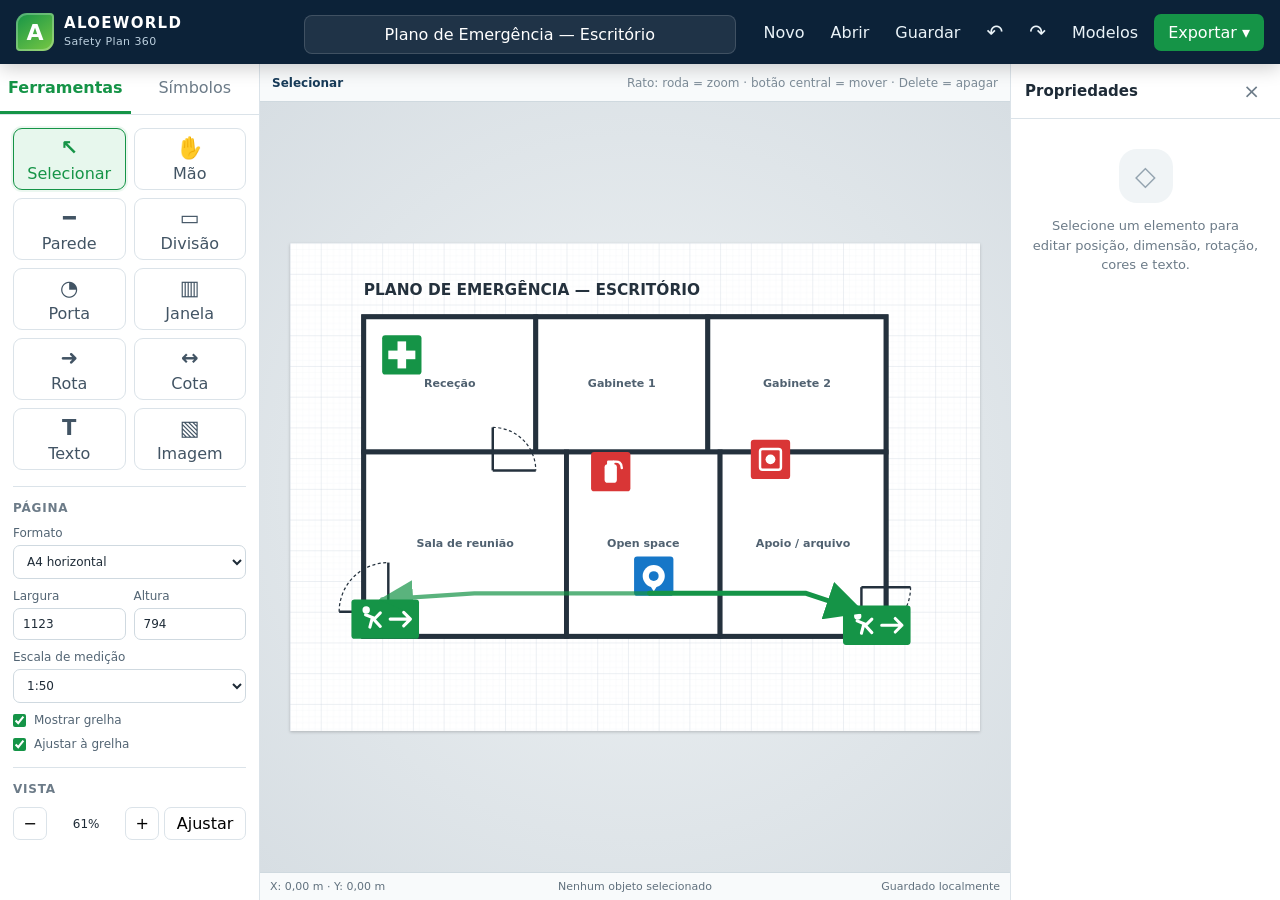
==== commit 21a1e509: "Add files via upload" ====
--- a/index.html
+++ b/index.html
@@ -3,237 +3,1788 @@
 <head>
   <meta charset="utf-8" />
   <meta name="viewport" content="width=device-width, initial-scale=1" />
-  <meta name="theme-color" content="#071a65" />
-  <meta name="description" content="AloeWorld LSF 360 — formação, planeamento, cálculo de materiais e acompanhamento para construção em Light Steel Framing." />
-  <title>AloeWorld LSF 360 · Construção em LSF</title>
-  <link rel="manifest" href="manifest.webmanifest" />
-  <link rel="icon" href="assets/favicon.svg" type="image/svg+xml" />
-  <link rel="stylesheet" href="styles.css" />
+  <meta name="theme-color" content="#0c2238" />
+  <title>Aloeworld Safety Plan 360</title>
+  <style>
+:root {
+  --navy: #0c2238;
+  --navy-2: #163a58;
+  --green: #159447;
+  --green-soft: #e7f7ed;
+  --orange: #ef7d32;
+  --bg: #eef2f5;
+  --panel: #ffffff;
+  --line: #dbe3e9;
+  --text: #1e2b37;
+  --muted: #6c7b88;
+  --danger: #c93a3a;
+  --shadow: 0 12px 36px rgba(15, 34, 53, 0.14);
+}
+
+* { box-sizing: border-box; }
+html, body { height: 100%; margin: 0; overflow: hidden; }
+body { font-family: Inter, ui-sans-serif, system-ui, -apple-system, BlinkMacSystemFont, "Segoe UI", sans-serif; color: var(--text); background: var(--bg); }
+button, input, select, textarea { font: inherit; }
+button { cursor: pointer; }
+.hidden { display: none !important; }
+
+.app-shell { height: 100vh; display: flex; flex-direction: column; }
+.topbar { height: 64px; background: var(--navy); color: white; display: grid; grid-template-columns: 270px minmax(280px, 1fr) auto; align-items: center; gap: 18px; padding: 0 16px; box-shadow: 0 4px 18px rgba(0,0,0,.2); z-index: 10; }
+.brand { display: flex; align-items: center; gap: 10px; min-width: 0; }
+.brand-mark { width: 38px; height: 38px; border-radius: 11px 4px 11px 4px; display: grid; place-items: center; background: linear-gradient(145deg, var(--green), #78c843); font-size: 22px; font-weight: 900; box-shadow: inset 0 0 0 2px rgba(255,255,255,.25); }
+.brand strong { display: block; font-size: 15px; letter-spacing: 1.3px; line-height: 1; }
+.brand span { display: block; margin-top: 4px; font-size: 11px; color: #bcd0df; letter-spacing: .4px; }
+.document-title-wrap { display: flex; justify-content: center; min-width: 0; }
+.document-title-wrap input { width: min(520px, 100%); border: 1px solid rgba(255,255,255,.15); background: rgba(255,255,255,.08); color: white; border-radius: 8px; padding: 9px 13px; text-align: center; outline: none; }
+.document-title-wrap input:focus { background: rgba(255,255,255,.14); border-color: rgba(255,255,255,.35); }
+.top-actions { display: flex; gap: 6px; align-items: center; }
+.top-actions button { border: 0; color: #eaf3f8; background: transparent; padding: 9px 10px; border-radius: 7px; }
+.top-actions button:hover { background: rgba(255,255,255,.1); }
+.top-actions .primary { background: var(--green); color: white; padding-inline: 14px; }
+.top-actions .primary:hover { background: #0f813c; }
+.icon-btn { font-size: 20px; line-height: 1; }
+.dropdown { position: relative; }
+.dropdown-menu { position: absolute; right: 0; top: calc(100% + 8px); min-width: 170px; padding: 6px; background: white; border-radius: 9px; box-shadow: var(--shadow); border: 1px solid var(--line); z-index: 30; }
+.dropdown-menu button { width: 100%; text-align: left; color: var(--text); padding: 10px; }
+.dropdown-menu button:hover { background: #f0f4f7; }
+
+.workspace { flex: 1; min-height: 0; display: grid; grid-template-columns: 260px minmax(0, 1fr) 270px; }
+.left-panel, .right-panel { background: var(--panel); min-height: 0; overflow: auto; z-index: 4; }
+.left-panel { border-right: 1px solid var(--line); }
+.right-panel { border-left: 1px solid var(--line); }
+.panel-tabs { position: sticky; top: 0; display: grid; grid-template-columns: 1fr 1fr; background: white; border-bottom: 1px solid var(--line); z-index: 5; }
+.tab { border: 0; background: white; padding: 14px 8px; color: var(--muted); border-bottom: 3px solid transparent; }
+.tab.active { color: var(--green); border-bottom-color: var(--green); font-weight: 700; }
+.tab-content { display: none; padding: 13px; }
+.tab-content.active { display: block; }
+.tool-grid { display: grid; grid-template-columns: 1fr 1fr; gap: 8px; }
+.tool { min-height: 62px; border: 1px solid var(--line); border-radius: 9px; background: #fff; display: flex; flex-direction: column; align-items: center; justify-content: center; gap: 4px; color: #425464; }
+.tool span { font-size: 21px; font-weight: 700; }
+.tool:hover { border-color: #9eb9ca; background: #f7fafb; }
+.tool.active { color: var(--green); border-color: var(--green); background: var(--green-soft); box-shadow: 0 0 0 2px rgba(21,148,71,.08); }
+.panel-section { border-top: 1px solid var(--line); margin-top: 16px; padding-top: 14px; }
+.panel-section h3 { font-size: 12px; text-transform: uppercase; letter-spacing: .8px; color: var(--muted); margin: 0 0 11px; }
+label { display: block; font-size: 12px; color: #536574; margin-bottom: 10px; }
+input, select, textarea { width: 100%; margin-top: 5px; border: 1px solid #cfd9e0; border-radius: 7px; padding: 8px 9px; color: var(--text); background: white; outline: none; }
+input:focus, select:focus, textarea:focus { border-color: var(--green); box-shadow: 0 0 0 3px rgba(21,148,71,.1); }
+.two-cols { display: grid; grid-template-columns: 1fr 1fr; gap: 8px; }
+.switch-row { display: flex; align-items: center; gap: 8px; }
+.switch-row input { width: auto; margin: 0; accent-color: var(--green); }
+.zoom-row { display: grid; grid-template-columns: 34px 1fr 34px 1.2fr; gap: 5px; align-items: center; }
+.zoom-row button { border: 1px solid var(--line); background: white; min-height: 33px; border-radius: 7px; }
+.zoom-row span { text-align: center; font-size: 12px; }
+.symbol-search-wrap { position: sticky; top: 0; background: white; padding-bottom: 10px; z-index: 4; }
+.symbol-search-wrap input { margin: 0; }
+.symbol-library { display: grid; grid-template-columns: 1fr 1fr; gap: 8px; }
+.symbol-card { border: 1px solid var(--line); background: white; border-radius: 9px; padding: 9px 5px; min-height: 84px; display: flex; flex-direction: column; gap: 7px; align-items: center; justify-content: center; text-align: center; font-size: 11px; color: #425464; }
+.symbol-card:hover { border-color: var(--green); background: var(--green-soft); transform: translateY(-1px); }
+.symbol-card svg { width: 38px; height: 38px; }
+.drag-help { font-size: 11px; color: var(--muted); line-height: 1.45; }
+
+.canvas-area { min-width: 0; min-height: 0; display: grid; grid-template-rows: 38px minmax(0,1fr) 28px; background: #dfe5e9; }
+.canvas-toolbar { display: flex; justify-content: space-between; align-items: center; padding: 0 12px; background: #f8fafb; border-bottom: 1px solid #cfd9df; font-size: 12px; color: #516473; }
+.canvas-toolbar #activeToolLabel { font-weight: 700; color: var(--navy-2); }
+.canvas-toolbar .hint { color: #7c8b97; }
+.stage-wrapper { position: relative; overflow: hidden; outline: none; background: radial-gradient(circle at center, #eef2f4, #d7dee3); cursor: default; }
+#canvas { display: block; width: 100%; height: 100%; touch-action: none; user-select: none; }
+#pageBackground { filter: url(#shadow); }
+.entity { cursor: move; }
+.entity.locked { cursor: not-allowed; }
+.entity:hover .hover-target { opacity: .12; }
+.selection-box { fill: none; stroke: #0a77d5; stroke-width: 1.5; stroke-dasharray: 6 4; vector-effect: non-scaling-stroke; }
+.selection-handle { fill: white; stroke: #0a77d5; stroke-width: 1.5; vector-effect: non-scaling-stroke; }
+.empty-state { position: absolute; inset: 0; pointer-events: none; display: grid; place-content: center; text-align: center; color: #6c7c89; }
+.empty-state strong { font-size: 19px; margin-bottom: 7px; }
+.empty-state span { font-size: 13px; }
+.statusbar { display: grid; grid-template-columns: 1fr 1fr 1fr; gap: 12px; align-items: center; padding: 0 10px; font-size: 11px; color: #61717e; background: #f8fafb; border-top: 1px solid #cfd9df; }
+.statusbar span:nth-child(2) { text-align: center; }
+.statusbar span:nth-child(3) { text-align: right; }
+
+.right-header { position: sticky; top: 0; display: flex; align-items: center; justify-content: space-between; padding: 14px; background: white; border-bottom: 1px solid var(--line); z-index: 4; }
+.right-header h2 { margin: 0; font-size: 15px; }
+.right-header button { border: 0; background: transparent; color: var(--muted); font-size: 20px; }
+.no-selection { padding: 30px 20px; text-align: center; color: var(--muted); font-size: 13px; line-height: 1.5; }
+.no-selection-icon { width: 54px; height: 54px; margin: 0 auto 12px; border-radius: 18px; display: grid; place-items: center; font-size: 27px; background: #f0f4f6; color: #93a3af; }
+.properties-form { padding: 14px; }
+.properties-form input[type="color"] { padding: 3px; height: 37px; }
+.properties-form textarea { resize: vertical; }
+.properties-actions { display: grid; grid-template-columns: 1fr 1fr; gap: 7px; margin-top: 8px; }
+.properties-actions button { border: 1px solid var(--line); background: white; padding: 9px; border-radius: 7px; color: #3c4e5d; }
+.properties-actions button:hover { background: #f1f5f7; }
+.properties-actions .danger { border-color: #edc4c4; color: var(--danger); }
+
+.templates-dialog { width: min(760px, calc(100vw - 40px)); border: 0; border-radius: 14px; padding: 0; box-shadow: 0 25px 70px rgba(0,0,0,.3); }
+.templates-dialog::backdrop { background: rgba(4,16,26,.55); backdrop-filter: blur(2px); }
+.dialog-header { display: flex; align-items: center; justify-content: space-between; padding: 18px 20px; border-bottom: 1px solid var(--line); }
+.dialog-header strong, .dialog-header span { display: block; }
+.dialog-header strong { font-size: 18px; }
+.dialog-header span { margin-top: 4px; color: var(--muted); font-size: 12px; }
+.dialog-header button { border: 0; background: transparent; font-size: 24px; color: var(--muted); }
+.template-grid { display: grid; grid-template-columns: repeat(2, 1fr); gap: 14px; padding: 20px; }
+.template-card { border: 1px solid var(--line); border-radius: 11px; background: white; padding: 10px; text-align: left; }
+.template-card:hover { border-color: var(--green); box-shadow: 0 8px 22px rgba(15,71,42,.1); }
+.template-card strong, .template-card span { display: block; }
+.template-card strong { margin-top: 10px; }
+.template-card span { margin-top: 3px; color: var(--muted); font-size: 12px; }
+.template-preview { height: 140px; border-radius: 7px; background-color: #f5f7f8; border: 1px solid #e0e6ea; position: relative; overflow: hidden; }
+.office-preview { background: linear-gradient(90deg, transparent 49%, #24313d 50%, transparent 51%), linear-gradient(transparent 49%, #24313d 50%, transparent 51%), #f8fbf9; background-size: 50% 100%, 100% 50%; }
+.home-preview { background: linear-gradient(90deg, transparent 32%, #24313d 33%, transparent 34%, transparent 65%, #24313d 66%, transparent 67%), linear-gradient(transparent 58%, #24313d 59%, transparent 60%), #f8fbf9; }
+.warehouse-preview { background: repeating-linear-gradient(90deg, #f8fbf9 0 18%, #dce5e9 18% 20%); }
+.blank-preview { display: grid; place-items: center; font-size: 50px; color: #9babba; }
+.toast { position: fixed; left: 50%; bottom: 42px; transform: translateX(-50%); padding: 10px 15px; background: var(--navy); color: white; border-radius: 8px; box-shadow: var(--shadow); z-index: 100; font-size: 13px; }
+
+@media (max-width: 1100px) {
+  .workspace { grid-template-columns: 220px minmax(0, 1fr) 230px; }
+  .topbar { grid-template-columns: 220px minmax(180px, 1fr) auto; }
+  .top-actions button { padding-inline: 7px; font-size: 12px; }
+}
+
+@media print {
+  body * { visibility: hidden !important; }
+  #canvas, #canvas * { visibility: visible !important; }
+  #canvas { position: fixed; inset: 0; width: 100vw; height: 100vh; }
+  #selectionLayer, #previewLayer { display: none !important; }
+}
+
+.fatal-banner { position: fixed; z-index: 99999; top: 12px; left: 50%; transform: translateX(-50%); max-width: min(720px, calc(100vw - 30px)); padding: 12px 18px; border-radius: 10px; background: #8f1d1d; color: #fff; box-shadow: 0 10px 28px rgba(0,0,0,.25); font-weight: 700; }
+
+</style>
 </head>
 <body>
-  <div class="notice">Protótipo comercial AloeWorld · Conteúdos, preços e meios de pagamento são configuráveis.</div>
-
-  <header class="site-header" id="topo">
-    <a class="brand" href="#topo" aria-label="AloeWorld LSF 360">
-      <img src="assets/logo-aloeworld.svg" alt="AloeWorld Consulting" />
-      <span><strong>LSF 360</strong><small>Academia & Planeamento</small></span>
-    </a>
-    <button class="menu-button" id="menuButton" aria-label="Abrir menu" aria-expanded="false">☰</button>
-    <nav id="mainNav">
-      <a href="#programa">Programa</a>
-      <a href="#ferramentas">Ferramentas</a>
-      <a href="#metodo">Método</a>
-      <a href="#faq">FAQ</a>
-      <a class="nav-cta" href="#app">Abrir aplicação</a>
-    </nav>
-  </header>
-
-  <main>
-    <section class="hero section-shell">
-      <div class="hero-copy">
-        <div class="eyebrow"><span></span> SISTEMA DIGITAL PARA CONSTRUÇÃO EM LSF</div>
-        <h1>Planeie, calcule e acompanhe uma construção em <em>Light Steel Framing</em>.</h1>
-        <p>Uma plataforma AloeWorld para organizar o projeto, estimar materiais, consultar etapas de montagem e acompanhar a execução — da estrutura à entrega.</p>
-        <div class="hero-actions">
-          <a class="button primary" href="#app">Experimentar a aplicação</a>
-          <a class="button secondary" href="#programa">Ver percurso completo</a>
-        </div>
-        <div class="trust-row">
-          <span>✓ Responsivo</span><span>✓ Instalável no telemóvel</span><span>✓ Preparado para Vercel</span>
+  <noscript><div class="fatal-banner">Ative o JavaScript para utilizar o editor.</div></noscript>
+  <div id="runtimeError" class="fatal-banner hidden" role="alert"></div>
+  <script>window.addEventListener('error',function(e){var b=document.getElementById('runtimeError');if(b){b.textContent='Erro ao iniciar o editor: '+(e.message||'erro desconhecido');b.classList.remove('hidden');}});</script>
+  <div class="app-shell">
+    <header class="topbar">
+      <div class="brand" aria-label="Aloeworld Safety Plan 360">
+        <div class="brand-mark">A</div>
+        <div>
+          <strong>ALOEWORLD</strong>
+          <span>Safety Plan 360</span>
         </div>
       </div>
-      <div class="hero-visual" aria-label="Ilustração de estrutura LSF">
-        <div class="visual-card">
-          <div class="visual-toolbar"><i></i><i></i><i></i><b>Projeto LSF · Visão geral</b></div>
-          <svg viewBox="0 0 700 450" role="img" aria-label="Estrutura de casa em aço leve">
+
+      <div class="document-title-wrap">
+        <input id="documentTitle" value="Plano de Emergência e Evacuação" aria-label="Título do documento" />
+      </div>
+
+      <nav class="top-actions" aria-label="Ações do documento">
+        <button id="newBtn" title="Novo (Ctrl+N)">Novo</button>
+        <button id="openBtn" title="Abrir ficheiro">Abrir</button>
+        <button id="saveBtn" title="Guardar projeto (Ctrl+S)">Guardar</button>
+        <button id="undoBtn" class="icon-btn" title="Desfazer (Ctrl+Z)">↶</button>
+        <button id="redoBtn" class="icon-btn" title="Refazer (Ctrl+Y)">↷</button>
+        <button id="templatesBtn">Modelos</button>
+        <div class="dropdown">
+          <button id="exportBtn" class="primary">Exportar ▾</button>
+          <div id="exportMenu" class="dropdown-menu hidden">
+            <button data-export="png">Imagem PNG</button>
+            <button data-export="svg">Vetor SVG</button>
+            <button data-export="pdf">PDF / Imprimir</button>
+          </div>
+        </div>
+      </nav>
+    </header>
+
+    <div class="workspace">
+      <aside class="left-panel">
+        <div class="panel-tabs">
+          <button class="tab active" data-tab="tools">Ferramentas</button>
+          <button class="tab" data-tab="symbols">Símbolos</button>
+        </div>
+
+        <section id="toolsTab" class="tab-content active">
+          <div class="tool-grid" id="toolGrid">
+            <button class="tool active" data-tool="select" title="Selecionar (V)"><span>↖</span>Selecionar</button>
+            <button class="tool" data-tool="pan" title="Mover a vista (H)"><span>✋</span>Mão</button>
+            <button class="tool" data-tool="wall" title="Desenhar parede (W)"><span>━</span>Parede</button>
+            <button class="tool" data-tool="room" title="Desenhar divisão (R)"><span>▭</span>Divisão</button>
+            <button class="tool" data-tool="door" title="Adicionar porta (D)"><span>◔</span>Porta</button>
+            <button class="tool" data-tool="window" title="Adicionar janela"><span>▥</span>Janela</button>
+            <button class="tool" data-tool="route" title="Rota de evacuação (E)"><span>➜</span>Rota</button>
+            <button class="tool" data-tool="dimension" title="Cota (M)"><span>↔</span>Cota</button>
+            <button class="tool" data-tool="text" title="Texto (T)"><span>T</span>Texto</button>
+            <button class="tool" data-tool="image" title="Inserir imagem"><span>▧</span>Imagem</button>
+          </div>
+
+          <div class="panel-section">
+            <h3>Página</h3>
+            <label>Formato
+              <select id="pageFormat">
+                <option value="a4-landscape">A4 horizontal</option>
+                <option value="a4-portrait">A4 vertical</option>
+                <option value="a3-landscape">A3 horizontal</option>
+                <option value="a3-portrait">A3 vertical</option>
+                <option value="custom">Personalizado</option>
+              </select>
+            </label>
+            <div class="two-cols">
+              <label>Largura<input id="pageWidth" type="number" min="200" value="1123" /></label>
+              <label>Altura<input id="pageHeight" type="number" min="200" value="794" /></label>
+            </div>
+            <label>Escala de medição
+              <select id="drawingScale">
+                <option value="25">1:25</option>
+                <option value="50" selected>1:50</option>
+                <option value="100">1:100</option>
+                <option value="200">1:200</option>
+              </select>
+            </label>
+            <label class="switch-row"><input id="gridToggle" type="checkbox" checked /><span>Mostrar grelha</span></label>
+            <label class="switch-row"><input id="snapToggle" type="checkbox" checked /><span>Ajustar à grelha</span></label>
+          </div>
+
+          <div class="panel-section">
+            <h3>Vista</h3>
+            <div class="zoom-row">
+              <button id="zoomOut">−</button>
+              <span id="zoomLabel">100%</span>
+              <button id="zoomIn">+</button>
+              <button id="fitBtn">Ajustar</button>
+            </div>
+          </div>
+        </section>
+
+        <section id="symbolsTab" class="tab-content">
+          <div class="symbol-search-wrap">
+            <input id="symbolSearch" placeholder="Pesquisar símbolos…" />
+          </div>
+          <div id="symbolLibrary" class="symbol-library"></div>
+          <p class="drag-help">Arraste um símbolo para a planta ou clique para o inserir no centro.</p>
+        </section>
+      </aside>
+
+      <main class="canvas-area">
+        <div id="canvasToolbar" class="canvas-toolbar">
+          <span id="activeToolLabel">Selecionar</span>
+          <span class="hint">Rato: roda = zoom · botão central = mover · Delete = apagar</span>
+        </div>
+        <div id="stageWrapper" class="stage-wrapper" tabindex="0">
+          <svg id="canvas" xmlns="http://www.w3.org/2000/svg" role="img" aria-label="Editor do plano de emergência">
             <defs>
-              <linearGradient id="sky" x1="0" y1="0" x2="1" y2="1"><stop stop-color="#eaf4ff"/><stop offset="1" stop-color="#f2fff2"/></linearGradient>
-              <linearGradient id="steel" x1="0" y1="0" x2="0" y2="1"><stop stop-color="#d8e5ef"/><stop offset="1" stop-color="#7990a7"/></linearGradient>
+              <pattern id="minorGrid" width="10" height="10" patternUnits="userSpaceOnUse">
+                <path d="M 10 0 L 0 0 0 10" fill="none" stroke="#e8edf2" stroke-width="0.7" />
+              </pattern>
+              <pattern id="majorGrid" width="50" height="50" patternUnits="userSpaceOnUse">
+                <rect width="50" height="50" fill="url(#minorGrid)" />
+                <path d="M 50 0 L 0 0 0 50" fill="none" stroke="#ccd6df" stroke-width="1" />
+              </pattern>
+              <marker id="arrowGreen" viewBox="0 0 10 10" refX="9" refY="5" markerWidth="8" markerHeight="8" orient="auto-start-reverse">
+                <path d="M 0 0 L 10 5 L 0 10 z" fill="#159447" />
+              </marker>
+              <marker id="arrowBlack" viewBox="0 0 10 10" refX="9" refY="5" markerWidth="6" markerHeight="6" orient="auto-start-reverse">
+                <path d="M 0 0 L 10 5 L 0 10 z" fill="#24313d" />
+              </marker>
+              <filter id="shadow" x="-20%" y="-20%" width="140%" height="140%">
+                <feDropShadow dx="0" dy="2" stdDeviation="3" flood-opacity="0.2" />
+              </filter>
             </defs>
-            <rect width="700" height="450" rx="26" fill="url(#sky)"/>
-            <path d="M75 355H625" stroke="#9fb7ca" stroke-width="9" stroke-linecap="round"/>
-            <g stroke="url(#steel)" stroke-width="13" stroke-linecap="round" stroke-linejoin="round" fill="none">
-              <path d="M130 350V185M210 350V185M290 350V185M370 350V185M450 350V185M530 350V185"/>
-              <path d="M112 185H548M112 350H548"/>
-              <path d="M112 185L330 80L548 185"/>
-              <path d="M155 164L330 80L505 164"/>
-              <path d="M200 142L200 185M260 113V185M330 80V185M400 113V185M460 142V185"/>
-              <path d="M130 245H530M130 300H530" stroke-width="7"/>
-            </g>
-            <rect x="291" y="240" width="90" height="110" rx="4" fill="#071a65" opacity=".88"/>
-            <rect x="156" y="220" width="75" height="62" rx="4" fill="#198ee8" opacity=".72"/>
-            <rect x="440" y="220" width="75" height="62" rx="4" fill="#168c1d" opacity=".72"/>
-            <g transform="translate(505 48)">
-              <rect width="140" height="76" rx="18" fill="#fff" opacity=".95"/>
-              <text x="18" y="30" fill="#071a65" font-size="14" font-family="system-ui" font-weight="700">Progresso da obra</text>
-              <rect x="18" y="45" width="104" height="10" rx="5" fill="#dfe8f4"/>
-              <rect x="18" y="45" width="72" height="10" rx="5" fill="#168c1d"/>
+            <g id="viewport">
+              <rect id="pageBackground" x="0" y="0" width="1123" height="794" fill="#ffffff" />
+              <rect id="gridLayer" x="0" y="0" width="1123" height="794" fill="url(#majorGrid)" />
+              <g id="drawingLayer"></g>
+              <g id="previewLayer" pointer-events="none"></g>
+              <g id="selectionLayer" pointer-events="none"></g>
             </g>
           </svg>
-          <div class="visual-metrics">
-            <div><b>10</b><span>etapas guiadas</span></div>
-            <div><b>4</b><span>ferramentas</span></div>
-            <div><b>360º</b><span>visão do projeto</span></div>
+          <div id="emptyState" class="empty-state hidden">
+            <strong>Comece por um modelo</strong>
+            <span>ou desenhe paredes, divisões e rotas de evacuação.</span>
           </div>
         </div>
-      </div>
-    </section>
-
-    <section class="stats-strip">
-      <div><strong>Formação</strong><span>Percurso organizado por etapas reais de obra</span></div>
-      <div><strong>Cálculo</strong><span>Estimativas configuráveis de materiais e custos</span></div>
-      <div><strong>Planeamento</strong><span>Checklist, fases, datas e progresso</span></div>
-      <div><strong>Apoio</strong><span>Assistente técnico preparado para futura IA</span></div>
-    </section>
-
-    <section class="section-shell section-heading" id="programa">
-      <div class="eyebrow"><span></span> PERCURSO ALOEWORLD</div>
-      <h2>Da preparação do projeto à entrega da construção.</h2>
-      <p>Conteúdo original, estruturado para Portugal e passível de adaptação aos manuais, projetos e procedimentos técnicos da AloeWorld.</p>
-    </section>
-
-    <section class="module-grid section-shell">
-      <article><b>01</b><h3>Introdução ao LSF</h3><p>Sistema construtivo, componentes, vantagens, limitações e organização da obra.</p></article>
-      <article><b>02</b><h3>Leitura de projeto</h3><p>Plantas, cortes, alçados, cotas, vãos, compatibilização e sequência de execução.</p></article>
-      <article><b>03</b><h3>Perfis e fixações</h3><p>Perfis C e U, espessuras, galvanização, parafusos, ancoragens e ligações.</p></article>
-      <article><b>04</b><h3>Fundações e piso</h3><p>Preparação, nivelamento, ancoragem, chassis, vigas e suporte de placas.</p></article>
-      <article><b>05</b><h3>Paredes e vãos</h3><p>Painelização, montantes, vergas, ombreiras, portas, janelas e reforços.</p></article>
-      <article><b>06</b><h3>Cobertura</h3><p>Estrutura, inclinações, madres, contraventamento, impermeabilização e remates.</p></article>
-      <article><b>07</b><h3>Revestimentos</h3><p>OSB, placas técnicas, painel sandwich, membranas e fachadas ventiladas.</p></article>
-      <article><b>08</b><h3>Isolamento e conforto</h3><p>Desempenho térmico e acústico, condensações, pontes térmicas e estanquidade.</p></article>
-      <article><b>09</b><h3>Instalações técnicas</h3><p>Água, eletricidade, telecomunicações, climatização e passagens em perfis.</p></article>
-      <article class="featured"><b>10</b><h3>Montagem e controlo</h3><p>Sequência final, verificações, registos, receção, correções e entrega ao cliente.</p></article>
-    </section>
-
-    <section class="tools-intro section-shell" id="ferramentas">
-      <div>
-        <div class="eyebrow light"><span></span> APLICAÇÃO FUNCIONAL</div>
-        <h2>Ferramentas que já funcionam neste protótipo.</h2>
-      </div>
-      <p>Os dados ficam guardados localmente no navegador. A versão final pode ligar a base de dados, pagamentos, autenticação e API de IA.</p>
-    </section>
-
-    <section class="app-shell section-shell" id="app">
-      <aside class="app-sidebar">
-        <div class="app-brand"><img src="assets/mark.svg" alt=""/><div><b>AloeWorld LSF 360</b><small>Centro de projeto</small></div></div>
-        <button class="app-tab active" data-tab="dashboard">⌂ <span>Visão geral</span></button>
-        <button class="app-tab" data-tab="calculator">▦ <span>Calculadora</span></button>
-        <button class="app-tab" data-tab="planner">✓ <span>Planeador</span></button>
-        <button class="app-tab" data-tab="assistant">✦ <span>Assistente</span></button>
-        <button class="app-tab" data-tab="contact">✉ <span>Pedir proposta</span></button>
-        <div class="app-sidebar-note">Protótipo v1.0<br/>AloeWorld Consulting</div>
+        <footer class="statusbar">
+          <span id="cursorPosition">X: 0,00 m · Y: 0,00 m</span>
+          <span id="selectionStatus">Nenhum objeto selecionado</span>
+          <span id="autosaveStatus">Guardado localmente</span>
+        </footer>
+      </main>
+
+      <aside class="right-panel">
+        <div class="right-header">
+          <h2>Propriedades</h2>
+          <button id="closeProps" title="Limpar seleção">×</button>
+        </div>
+        <div id="noSelection" class="no-selection">
+          <div class="no-selection-icon">◇</div>
+          <p>Selecione um elemento para editar posição, dimensão, rotação, cores e texto.</p>
+        </div>
+        <form id="propertiesForm" class="properties-form hidden" onsubmit="return false;">
+          <label>Tipo<input id="propType" disabled /></label>
+          <label>Nome<input id="propName" /></label>
+          <div class="two-cols">
+            <label>X<input id="propX" type="number" step="1" /></label>
+            <label>Y<input id="propY" type="number" step="1" /></label>
+          </div>
+          <div class="two-cols">
+            <label>Largura<input id="propW" type="number" min="1" /></label>
+            <label>Altura<input id="propH" type="number" min="1" /></label>
+          </div>
+          <label>Rotação<input id="propRotation" type="number" min="-360" max="360" /></label>
+          <div class="two-cols">
+            <label>Contorno<input id="propStroke" type="color" /></label>
+            <label>Preenchimento<input id="propFill" type="color" /></label>
+          </div>
+          <label>Espessura<input id="propStrokeWidth" type="number" min="0" max="50" step="1" /></label>
+          <label>Opacidade<input id="propOpacity" type="range" min="0.1" max="1" step="0.05" /></label>
+          <label id="textPropWrap">Texto<textarea id="propText" rows="4"></textarea></label>
+          <label class="switch-row"><input id="propLocked" type="checkbox" /><span>Bloquear elemento</span></label>
+          <div class="properties-actions">
+            <button id="duplicateBtn" type="button">Duplicar</button>
+            <button id="deleteBtn" type="button" class="danger">Apagar</button>
+          </div>
+          <div class="properties-actions">
+            <button id="frontBtn" type="button">Para a frente</button>
+            <button id="backBtn" type="button">Para trás</button>
+          </div>
+        </form>
       </aside>
-
-      <div class="app-content">
-        <section class="tab-panel active" id="dashboard">
-          <div class="panel-title"><div><small>PROJETO ATUAL</small><h3>Casa Modular LSF</h3></div><span class="status">Em preparação</span></div>
-          <div class="dashboard-grid">
-            <div class="dashboard-card progress-card">
-              <span>Progresso geral</span><strong id="progressText">20%</strong>
-              <div class="progress"><i id="progressBar"></i></div>
-              <small>Atualizado pelas tarefas concluídas no planeador.</small>
-            </div>
-            <div class="dashboard-card"><span>Área configurada</span><strong id="dashboardArea">120 m²</strong><small>Edite na calculadora.</small></div>
-            <div class="dashboard-card"><span>Custo indicativo</span><strong id="dashboardCost">€ 120.000</strong><small>Valor parametrizável por m².</small></div>
-          </div>
-          <div class="quick-actions">
-            <button data-open="calculator">Calcular materiais <span>→</span></button>
-            <button data-open="planner">Atualizar etapas <span>→</span></button>
-            <button data-open="assistant">Consultar assistente <span>→</span></button>
-          </div>
-          <div class="stage-overview">
-            <h4>Etapas principais</h4>
-            <div class="stage-list" id="stageList"></div>
-          </div>
-        </section>
-
-        <section class="tab-panel" id="calculator">
-          <div class="panel-title"><div><small>ESTIMATIVA CONFIGURÁVEL</small><h3>Calculadora de materiais</h3></div><button class="small-button" id="resetCalc">Repor</button></div>
-          <div class="form-grid">
-            <label>Área da construção (m²)<input id="area" type="number" min="10" step="1" value="120"></label>
-            <label>Pé-direito médio (m)<input id="height" type="number" min="2" max="5" step="0.05" value="2.60"></label>
-            <label>Perímetro exterior (m)<input id="perimeter" type="number" min="10" step="1" value="46"></label>
-            <label>Divisórias interiores (m)<input id="partitions" type="number" min="0" step="1" value="55"></label>
-            <label>Desperdício (%)<input id="waste" type="number" min="0" max="30" step="1" value="10"></label>
-            <label>Custo indicativo por m² (€)<input id="priceM2" type="number" min="0" step="10" value="1000"></label>
-          </div>
-          <button class="button primary calculate" id="calculateButton">Calcular estimativa</button>
-          <div class="results-grid" id="resultsGrid"></div>
-          <p class="technical-note">Estimativa preliminar para apoio ao planeamento. Não substitui projeto de estabilidade, medições, especificações do fabricante nem orçamento de fornecedor.</p>
-        </section>
-
-        <section class="tab-panel" id="planner">
-          <div class="panel-title"><div><small>CONTROLO DA EXECUÇÃO</small><h3>Planeador de obra</h3></div><button class="small-button" id="clearPlan">Limpar progresso</button></div>
-          <div id="taskList" class="task-list"></div>
-          <div class="planner-footer"><b id="plannerSummary">2 de 10 etapas concluídas</b><span>O progresso é guardado automaticamente.</span></div>
-        </section>
-
-        <section class="tab-panel" id="assistant">
-          <div class="panel-title"><div><small>BASE DE CONHECIMENTO</small><h3>Assistente técnico AloeWorld</h3></div><span class="status blue">Demonstração</span></div>
-          <div class="chat" id="chat">
-            <div class="message bot"><b>AloeWorld Assistente</b><p>Coloque uma questão sobre perfis, OSB, isolamento, montagem, cálculo ou organização da obra.</p></div>
-          </div>
-          <div class="suggestions">
-            <button>Que placa usar no chão?</button><button>Como estimar montantes?</button><button>Que etapas vêm antes da cobertura?</button>
-          </div>
-          <form class="chat-form" id="chatForm"><input id="chatInput" placeholder="Escreva a sua questão..." autocomplete="off"><button>Enviar</button></form>
-          <p class="technical-note">Nesta versão, as respostas são demonstrativas. A versão de produção pode ser ligada a um modelo de IA e aos manuais técnicos AloeWorld.</p>
-        </section>
-
-        <section class="tab-panel" id="contact">
-          <div class="panel-title"><div><small>CONTACTO COMERCIAL</small><h3>Pedido de proposta</h3></div></div>
-          <form class="lead-form" id="leadForm">
-            <div class="form-grid">
-              <label>Nome<input id="leadName" required placeholder="Nome completo"></label>
-              <label>Telefone<input id="leadPhone" required placeholder="+351 ..."></label>
-              <label>Email<input id="leadEmail" type="email" placeholder="nome@email.pt"></label>
-              <label>Local da obra<input id="leadLocation" placeholder="Concelho / Distrito"></label>
-              <label>Área estimada (m²)<input id="leadArea" type="number" placeholder="120"></label>
-              <label>Tipologia<select id="leadType"><option>T1</option><option selected>T2</option><option>T3</option><option>T4+</option><option>Outro</option></select></label>
-              <label class="full">Descrição<textarea id="leadMessage" rows="5" placeholder="Indique o tipo de projeto, fase atual e prazo pretendido."></textarea></label>
-            </div>
-            <div class="lead-actions"><button class="button primary" type="submit">Preparar pedido</button><a class="button whatsapp" id="whatsappLink" target="_blank" rel="noopener">Enviar por WhatsApp</a></div>
-            <div class="lead-output" id="leadOutput"></div>
-          </form>
-        </section>
-      </div>
-    </section>
-
-    <section class="method section-shell" id="metodo">
-      <div class="method-copy">
-        <div class="eyebrow"><span></span> MÉTODO ALOEWORLD</div>
-        <h2>Uma experiência comercial mais credível e útil.</h2>
-        <p>Em vez de contadores artificiais, urgência falsa ou testemunhos inventados, a aplicação demonstra valor com ferramentas reais, informação técnica, casos autorizados e contacto direto.</p>
-      </div>
-      <div class="method-grid">
-        <article><b>1</b><h3>Atrair</h3><p>Página clara, imagem profissional, mensagem objetiva e chamadas para ação.</p></article>
-        <article><b>2</b><h3>Demonstrar</h3><p>Calculadora, planeador e assistente permitem experimentar o serviço.</p></article>
-        <article><b>3</b><h3>Converter</h3><p>Formulário, WhatsApp e futura ligação a pagamentos ou marcação.</p></article>
-      </div>
-    </section>
-
-    <section class="faq section-shell" id="faq">
-      <div class="section-heading compact"><div class="eyebrow"><span></span> PERGUNTAS FREQUENTES</div><h2>Configuração e evolução da aplicação.</h2></div>
-      <details open><summary>A aplicação já pode ser publicada?</summary><p>Sim. É uma aplicação web estática, responsiva e preparada para publicação direta na Vercel. O formulário e o assistente estão em modo de demonstração.</p></details>
-      <details><summary>É possível usar o logótipo oficial?</summary><p>Sim. O ficheiro SVG atual é uma versão vetorial provisória baseada na identidade AloeWorld. Pode ser substituído pelo logótipo oficial sem alterar o layout.</p></details>
-      <details><summary>Pode ter pagamentos e área reservada?</summary><p>Sim. A versão seguinte pode integrar autenticação, base de dados, Stripe/PayPal, conteúdos protegidos, emissão de comprovativos e gestão de clientes.</p></details>
-      <details><summary>A calculadora serve para projeto estrutural?</summary><p>Não. É uma ferramenta comercial e preliminar. Os valores finais devem resultar de projeto, medições e validação técnica.</p></details>
-    </section>
-
-    <section class="final-cta">
-      <img src="assets/mark.svg" alt="" />
-      <div><small>ALOEWORLD CONSULTING</small><h2>Transforme conhecimento técnico numa experiência digital comercial.</h2><p>Formação, planeamento, simulação e captação de pedidos numa única aplicação.</p></div>
-      <a class="button white" href="#app">Abrir protótipo</a>
-    </section>
-  </main>
-
-  <footer>
-    <div class="brand footer-brand"><img src="assets/logo-aloeworld.svg" alt="AloeWorld Consulting"/><span><strong>LSF 360</strong><small>Academia & Planeamento</small></span></div>
-    <p>Sede: Rua da Boavista 9, 3140-327 Pereira · Telemóvel: +351 968 917 391</p>
-    <p>© 2026 AloeWorld Consulting. Protótipo demonstrativo.</p>
-  </footer>
-
-  <div class="toast" id="toast"></div>
-  <script src="app.js"></script>
+    </div>
+  </div>
+
+  <input id="projectFileInput" class="hidden" type="file" accept=".json,.asp360" />
+  <input id="imageFileInput" class="hidden" type="file" accept="image/png,image/jpeg,image/webp,image/svg+xml" />
+
+  <dialog id="templatesDialog" class="templates-dialog">
+    <div class="dialog-header">
+      <div><strong>Modelos de plano</strong><span>Escolha uma base totalmente editável.</span></div>
+      <button id="closeTemplates" aria-label="Fechar">×</button>
+    </div>
+    <div class="template-grid">
+      <button class="template-card" data-template="office">
+        <div class="template-preview office-preview"></div>
+        <strong>Escritório</strong><span>Gabinetes, sala e duas saídas</span>
+      </button>
+      <button class="template-card" data-template="home">
+        <div class="template-preview home-preview"></div>
+        <strong>Habitação</strong><span>Quartos, cozinha e ponto de encontro</span>
+      </button>
+      <button class="template-card" data-template="warehouse">
+        <div class="template-preview warehouse-preview"></div>
+        <strong>Armazém</strong><span>Zona ampla, equipamentos e circulação</span>
+      </button>
+      <button class="template-card" data-template="blank">
+        <div class="template-preview blank-preview">+</div>
+        <strong>Em branco</strong><span>Começar do zero</span>
+      </button>
+    </div>
+  </dialog>
+
+  <div id="toast" class="toast hidden" role="status"></div>
+  <script>
+(() => {
+  'use strict';
+
+  const SVG_NS = 'http://www.w3.org/2000/svg';
+  const APP_VERSION = 1;
+  const STORAGE_KEY = 'aloeworld-safety-plan-360-project';
+  let storageEnabled = true;
+
+  const canvas = document.getElementById('canvas');
+  const stageWrapper = document.getElementById('stageWrapper');
+  const drawingLayer = document.getElementById('drawingLayer');
+  const previewLayer = document.getElementById('previewLayer');
+  const selectionLayer = document.getElementById('selectionLayer');
+  const pageBackground = document.getElementById('pageBackground');
+  const gridLayer = document.getElementById('gridLayer');
+  const emptyState = document.getElementById('emptyState');
+
+  const state = {
+    tool: 'select',
+    entities: [],
+    selectedId: null,
+    page: { width: 1123, height: 794 },
+    camera: { x: 0, y: 0, zoom: 1 },
+    gridSize: 10,
+    snap: true,
+    showGrid: true,
+    drawingScale: 50,
+    interaction: null,
+    history: [],
+    historyIndex: -1,
+    documentTitle: 'Plano de Emergência e Evacuação',
+    autosaveTimer: null,
+  };
+
+  const toolLabels = {
+    select: 'Selecionar',
+    pan: 'Mão / mover vista',
+    wall: 'Desenhar parede',
+    room: 'Desenhar divisão',
+    door: 'Adicionar porta',
+    window: 'Adicionar janela',
+    route: 'Rota de evacuação',
+    dimension: 'Adicionar cota',
+    text: 'Adicionar texto',
+    image: 'Inserir imagem',
+  };
+
+  const symbols = [
+    { type: 'extinguisher', name: 'Extintor', color: '#d93636', group: 'Combate a incêndio' },
+    { type: 'firehose', name: 'Carretel / BIA', color: '#d93636', group: 'Combate a incêndio' },
+    { type: 'hydrant', name: 'Hidrante', color: '#d93636', group: 'Combate a incêndio' },
+    { type: 'alarm', name: 'Alarme manual', color: '#d93636', group: 'Alarme e deteção' },
+    { type: 'smoke', name: 'Detetor de fumo', color: '#d93636', group: 'Alarme e deteção' },
+    { type: 'emergencylight', name: 'Iluminação de emergência', color: '#efb300', group: 'Alarme e deteção' },
+    { type: 'exit', name: 'Saída de emergência', color: '#159447', group: 'Evacuação' },
+    { type: 'assembly', name: 'Ponto de encontro', color: '#159447', group: 'Evacuação' },
+    { type: 'stairs', name: 'Escadas', color: '#159447', group: 'Evacuação' },
+    { type: 'youarehere', name: 'Você está aqui', color: '#1677c8', group: 'Informação' },
+    { type: 'firstaid', name: 'Primeiros socorros', color: '#159447', group: 'Informação' },
+    { type: 'phone', name: 'Telefone de emergência', color: '#1677c8', group: 'Informação' },
+  ];
+
+  const els = {
+    documentTitle: document.getElementById('documentTitle'),
+    activeToolLabel: document.getElementById('activeToolLabel'),
+    cursorPosition: document.getElementById('cursorPosition'),
+    selectionStatus: document.getElementById('selectionStatus'),
+    autosaveStatus: document.getElementById('autosaveStatus'),
+    zoomLabel: document.getElementById('zoomLabel'),
+    gridToggle: document.getElementById('gridToggle'),
+    snapToggle: document.getElementById('snapToggle'),
+    pageFormat: document.getElementById('pageFormat'),
+    pageWidth: document.getElementById('pageWidth'),
+    pageHeight: document.getElementById('pageHeight'),
+    drawingScale: document.getElementById('drawingScale'),
+    noSelection: document.getElementById('noSelection'),
+    propertiesForm: document.getElementById('propertiesForm'),
+    propType: document.getElementById('propType'),
+    propName: document.getElementById('propName'),
+    propX: document.getElementById('propX'),
+    propY: document.getElementById('propY'),
+    propW: document.getElementById('propW'),
+    propH: document.getElementById('propH'),
+    propRotation: document.getElementById('propRotation'),
+    propStroke: document.getElementById('propStroke'),
+    propFill: document.getElementById('propFill'),
+    propStrokeWidth: document.getElementById('propStrokeWidth'),
+    propOpacity: document.getElementById('propOpacity'),
+    propText: document.getElementById('propText'),
+    propLocked: document.getElementById('propLocked'),
+    textPropWrap: document.getElementById('textPropWrap'),
+    templatesDialog: document.getElementById('templatesDialog'),
+    exportMenu: document.getElementById('exportMenu'),
+    toast: document.getElementById('toast'),
+    projectFileInput: document.getElementById('projectFileInput'),
+    imageFileInput: document.getElementById('imageFileInput'),
+    symbolLibrary: document.getElementById('symbolLibrary'),
+    symbolSearch: document.getElementById('symbolSearch'),
+  };
+
+  function svgEl(tag, attrs = {}, text = null) {
+    const el = document.createElementNS(SVG_NS, tag);
+    Object.entries(attrs).forEach(([key, value]) => {
+      if (value !== undefined && value !== null) el.setAttribute(key, String(value));
+    });
+    if (text !== null) el.textContent = text;
+    return el;
+  }
+
+  function uid(prefix = 'e') {
+    return `${prefix}_${Date.now().toString(36)}_${Math.random().toString(36).slice(2, 8)}`;
+  }
+
+  function deepClone(value) {
+    return JSON.parse(JSON.stringify(value));
+  }
+
+  function clamp(value, min, max) {
+    return Math.min(max, Math.max(min, value));
+  }
+
+  function snap(value) {
+    return state.snap ? Math.round(value / state.gridSize) * state.gridSize : value;
+  }
+
+  function formatMeters(units) {
+    return `${(Math.abs(units) / 100).toFixed(2).replace('.', ',')} m`;
+  }
+
+  function selectedEntity() {
+    return state.entities.find((entity) => entity.id === state.selectedId) || null;
+  }
+
+  function entityBounds(entity) {
+    if (!entity) return { x: 0, y: 0, w: 0, h: 0 };
+    if (entity.type === 'wall' || entity.type === 'route' || entity.type === 'dimension') {
+      const xs = entity.points.map((p) => p.x);
+      const ys = entity.points.map((p) => p.y);
+      return {
+        x: Math.min(...xs),
+        y: Math.min(...ys),
+        w: Math.max(1, Math.max(...xs) - Math.min(...xs)),
+        h: Math.max(1, Math.max(...ys) - Math.min(...ys)),
+      };
+    }
+    return { x: entity.x, y: entity.y, w: entity.w || 1, h: entity.h || 1 };
+  }
+
+  function normalizeColor(value, fallback) {
+    if (typeof value === 'string' && /^#[0-9a-f]{6}$/i.test(value)) return value;
+    return fallback;
+  }
+
+  function defaultEntity(type, x, y) {
+    const common = {
+      id: uid(type),
+      type,
+      name: toolLabels[type] || type,
+      x: snap(x),
+      y: snap(y),
+      w: 100,
+      h: 60,
+      rotation: 0,
+      fill: '#ffffff',
+      stroke: '#24313d',
+      strokeWidth: 2,
+      opacity: 1,
+      text: '',
+      locked: false,
+    };
+
+    if (type === 'room') return { ...common, w: 300, h: 200, fill: '#ffffff', strokeWidth: 8, name: 'Divisão' };
+    if (type === 'door') return { ...common, w: 90, h: 90, fill: '#ffffff', strokeWidth: 4, name: 'Porta' };
+    if (type === 'window') return { ...common, w: 100, h: 20, fill: '#cceaf8', strokeWidth: 3, name: 'Janela' };
+    if (type === 'text') return { ...common, w: 220, h: 40, fill: '#24313d', stroke: '#24313d', strokeWidth: 0, text: 'Texto', fontSize: 20, name: 'Texto' };
+    if (type === 'image') return { ...common, w: 400, h: 260, fill: '#ffffff', stroke: '#9badba', strokeWidth: 1, name: 'Imagem de fundo', src: '' };
+    return common;
+  }
+
+  function symbolEntity(type, x, y) {
+    const meta = symbols.find((symbol) => symbol.type === type);
+    return {
+      id: uid(type),
+      type: 'symbol',
+      symbolType: type,
+      name: meta ? meta.name : type,
+      x: snap(x - 32),
+      y: snap(y - 32),
+      w: type === 'exit' ? 110 : 64,
+      h: 64,
+      rotation: 0,
+      fill: meta ? meta.color : '#159447',
+      stroke: '#ffffff',
+      strokeWidth: 2,
+      opacity: 1,
+      text: meta ? meta.name : type,
+      locked: false,
+    };
+  }
+
+  function addEntity(entity, commit = true) {
+    state.entities.push(entity);
+    state.selectedId = entity.id;
+    renderAll();
+    if (commit) commitHistory();
+  }
+
+  function removeSelected() {
+    const entity = selectedEntity();
+    if (!entity || entity.locked) return;
+    state.entities = state.entities.filter((item) => item.id !== entity.id);
+    state.selectedId = null;
+    renderAll();
+    commitHistory();
+  }
+
+  function duplicateSelected() {
+    const entity = selectedEntity();
+    if (!entity) return;
+    const copy = deepClone(entity);
+    copy.id = uid(entity.type);
+    copy.name = `${entity.name || entity.type} (cópia)`;
+    if (copy.points) copy.points = copy.points.map((p) => ({ x: p.x + 20, y: p.y + 20 }));
+    else {
+      copy.x += 20;
+      copy.y += 20;
+    }
+    addEntity(copy);
+  }
+
+  function moveEntity(entity, dx, dy) {
+    if (entity.points) {
+      entity.points.forEach((point) => {
+        point.x = snap(point.x + dx);
+        point.y = snap(point.y + dy);
+      });
+    } else {
+      entity.x = snap(entity.x + dx);
+      entity.y = snap(entity.y + dy);
+    }
+  }
+
+  function createCommonGroup(entity) {
+    const bounds = entityBounds(entity);
+    const group = svgEl('g', {
+      class: `entity${entity.locked ? ' locked' : ''}`,
+      'data-id': entity.id,
+      opacity: entity.opacity ?? 1,
+      transform: entity.points ? '' : `rotate(${entity.rotation || 0} ${bounds.x + bounds.w / 2} ${bounds.y + bounds.h / 2})`,
+    });
+    return group;
+  }
+
+  function renderWall(entity) {
+    const group = createCommonGroup(entity);
+    const [a, b] = entity.points;
+    group.appendChild(svgEl('line', {
+      x1: a.x, y1: a.y, x2: b.x, y2: b.y,
+      stroke: entity.stroke || '#24313d',
+      'stroke-width': entity.strokeWidth || 12,
+      'stroke-linecap': 'square',
+      class: 'hover-target',
+    }));
+    return group;
+  }
+
+  function renderRoom(entity) {
+    const group = createCommonGroup(entity);
+    group.appendChild(svgEl('rect', {
+      x: entity.x, y: entity.y, width: entity.w, height: entity.h,
+      fill: entity.fill || '#ffffff',
+      stroke: entity.stroke || '#24313d',
+      'stroke-width': entity.strokeWidth || 8,
+    }));
+    if (entity.text) {
+      group.appendChild(svgEl('text', {
+        x: entity.x + entity.w / 2,
+        y: entity.y + entity.h / 2,
+        'text-anchor': 'middle',
+        'dominant-baseline': 'middle',
+        fill: '#506170',
+        'font-size': entity.fontSize || 18,
+        'font-weight': 600,
+      }, entity.text));
+    }
+    return group;
+  }
+
+  function renderDoor(entity) {
+    const group = createCommonGroup(entity);
+    const x = entity.x;
+    const y = entity.y;
+    const w = entity.w;
+    const h = entity.h;
+    group.appendChild(svgEl('rect', { x, y, width: w, height: h, fill: 'transparent', class: 'hover-target' }));
+    group.appendChild(svgEl('line', { x1: x, y1: y + h, x2: x, y2: y, stroke: entity.stroke, 'stroke-width': entity.strokeWidth }));
+    group.appendChild(svgEl('line', { x1: x, y1: y + h, x2: x + w, y2: y + h, stroke: entity.stroke, 'stroke-width': entity.strokeWidth }));
+    group.appendChild(svgEl('path', {
+      d: `M ${x} ${y} A ${w} ${h} 0 0 1 ${x + w} ${y + h}`,
+      fill: 'none', stroke: entity.stroke, 'stroke-width': Math.max(1, entity.strokeWidth / 2), 'stroke-dasharray': '5 4',
+    }));
+    return group;
+  }
+
+  function renderWindow(entity) {
+    const group = createCommonGroup(entity);
+    const x = entity.x;
+    const y = entity.y;
+    const w = entity.w;
+    const h = entity.h;
+    group.appendChild(svgEl('rect', { x, y, width: w, height: h, fill: entity.fill, stroke: entity.stroke, 'stroke-width': entity.strokeWidth }));
+    group.appendChild(svgEl('line', { x1: x + w / 2, y1: y, x2: x + w / 2, y2: y + h, stroke: entity.stroke, 'stroke-width': 1.5 }));
+    return group;
+  }
+
+  function renderRoute(entity) {
+    const group = createCommonGroup(entity);
+    const points = entity.points.map((p) => `${p.x},${p.y}`).join(' ');
+    group.appendChild(svgEl('polyline', {
+      points,
+      fill: 'none',
+      stroke: entity.stroke || '#159447',
+      'stroke-width': entity.strokeWidth || 8,
+      'stroke-linecap': 'round',
+      'stroke-linejoin': 'round',
+      'marker-end': 'url(#arrowGreen)',
+    }));
+    return group;
+  }
+
+  function renderDimension(entity) {
+    const group = createCommonGroup(entity);
+    const [a, b] = entity.points;
+    const mx = (a.x + b.x) / 2;
+    const my = (a.y + b.y) / 2;
+    const length = Math.hypot(b.x - a.x, b.y - a.y);
+    group.appendChild(svgEl('line', {
+      x1: a.x, y1: a.y, x2: b.x, y2: b.y,
+      stroke: entity.stroke || '#24313d',
+      'stroke-width': entity.strokeWidth || 1.5,
+      'marker-start': 'url(#arrowBlack)',
+      'marker-end': 'url(#arrowBlack)',
+    }));
+    group.appendChild(svgEl('text', {
+      x: mx, y: my - 8,
+      'text-anchor': 'middle',
+      fill: entity.stroke || '#24313d',
+      'font-size': 15,
+      'font-weight': 700,
+      'paint-order': 'stroke',
+      stroke: '#ffffff',
+      'stroke-width': 4,
+    }, entity.text || formatMeters(length)));
+    return group;
+  }
+
+  function renderText(entity) {
+    const group = createCommonGroup(entity);
+    group.appendChild(svgEl('rect', { x: entity.x, y: entity.y, width: entity.w, height: entity.h, fill: 'transparent', class: 'hover-target' }));
+    const text = svgEl('text', {
+      x: entity.x,
+      y: entity.y + (entity.fontSize || 20),
+      fill: entity.fill || '#24313d',
+      'font-size': entity.fontSize || 20,
+      'font-weight': entity.fontWeight || 600,
+    });
+    String(entity.text || '').split('\n').forEach((line, index) => {
+      const tspan = svgEl('tspan', { x: entity.x, dy: index === 0 ? 0 : (entity.fontSize || 20) * 1.2 }, line);
+      text.appendChild(tspan);
+    });
+    group.appendChild(text);
+    return group;
+  }
+
+  function renderImage(entity) {
+    const group = createCommonGroup(entity);
+    group.appendChild(svgEl('rect', { x: entity.x, y: entity.y, width: entity.w, height: entity.h, fill: '#ffffff', stroke: entity.stroke, 'stroke-width': entity.strokeWidth }));
+    if (entity.src) {
+      group.appendChild(svgEl('image', {
+        href: entity.src,
+        x: entity.x,
+        y: entity.y,
+        width: entity.w,
+        height: entity.h,
+        preserveAspectRatio: 'xMidYMid meet',
+      }));
+    }
+    return group;
+  }
+
+  function symbolGraphic(type, x, y, w, h, fill) {
+    const group = svgEl('g');
+    const cx = x + w / 2;
+    const cy = y + h / 2;
+    const size = Math.min(w, h);
+
+    const baseRect = () => group.appendChild(svgEl('rect', { x, y, width: w, height: h, rx: 5, fill }));
+    const white = '#ffffff';
+
+    if (type === 'exit') {
+      baseRect();
+      group.appendChild(svgEl('circle', { cx: x + 24, cy: y + 17, r: 6, fill: white }));
+      group.appendChild(svgEl('path', { d: `M ${x + 23} ${y + 25} L ${x + 38} ${y + 31} L ${x + 47} ${y + 22} M ${x + 34} ${y + 30} L ${x + 30} ${y + 45} M ${x + 36} ${y + 32} L ${x + 47} ${y + 44}`, stroke: white, 'stroke-width': 5, fill: 'none', 'stroke-linecap': 'round' }));
+      group.appendChild(svgEl('path', { d: `M ${x + 63} ${y + 32} H ${x + w - 14} M ${x + w - 25} ${y + 21} L ${x + w - 14} ${y + 32} L ${x + w - 25} ${y + 43}`, stroke: white, 'stroke-width': 5, fill: 'none', 'stroke-linecap': 'round', 'stroke-linejoin': 'round' }));
+      return group;
+    }
+
+    baseRect();
+
+    switch (type) {
+      case 'extinguisher':
+        group.appendChild(svgEl('rect', { x: cx - 10, y: y + 20, width: 20, height: 30, rx: 5, fill: white }));
+        group.appendChild(svgEl('rect', { x: cx - 6, y: y + 14, width: 12, height: 9, rx: 2, fill: white }));
+        group.appendChild(svgEl('path', { d: `M ${cx + 5} ${y + 16} Q ${cx + 18} ${y + 14} ${cx + 18} ${y + 26}`, fill: 'none', stroke: white, 'stroke-width': 4, 'stroke-linecap': 'round' }));
+        break;
+      case 'firehose':
+        group.appendChild(svgEl('circle', { cx, cy, r: size * .27, fill: 'none', stroke: white, 'stroke-width': 5 }));
+        group.appendChild(svgEl('circle', { cx, cy, r: size * .09, fill: 'none', stroke: white, 'stroke-width': 4 }));
+        group.appendChild(svgEl('line', { x1: cx + 6, y1: cy + 6, x2: x + w - 10, y2: y + h - 10, stroke: white, 'stroke-width': 5, 'stroke-linecap': 'round' }));
+        break;
+      case 'hydrant':
+        group.appendChild(svgEl('path', { d: `M ${cx - 12} ${y + 49} V ${y + 25} Q ${cx - 12} ${y + 15} ${cx} ${y + 15} Q ${cx + 12} ${y + 15} ${cx + 12} ${y + 25} V ${y + 49} M ${cx - 18} ${y + 49} H ${cx + 18} M ${cx - 20} ${y + 30} H ${cx + 20}`, stroke: white, 'stroke-width': 5, fill: 'none', 'stroke-linecap': 'round' }));
+        break;
+      case 'alarm':
+        group.appendChild(svgEl('rect', { x: cx - 17, y: cy - 17, width: 34, height: 34, rx: 4, fill: 'none', stroke: white, 'stroke-width': 4 }));
+        group.appendChild(svgEl('circle', { cx, cy, r: 8, fill: white }));
+        break;
+      case 'smoke':
+        group.appendChild(svgEl('circle', { cx, cy, r: 19, fill: 'none', stroke: white, 'stroke-width': 4 }));
+        group.appendChild(svgEl('path', { d: `M ${cx - 13} ${cy + 4} Q ${cx - 4} ${cy - 7} ${cx + 5} ${cy + 2} Q ${cx + 11} ${cy + 8} ${cx + 16} ${cy - 1}`, stroke: white, 'stroke-width': 4, fill: 'none', 'stroke-linecap': 'round' }));
+        break;
+      case 'emergencylight':
+        group.appendChild(svgEl('path', { d: `M ${cx - 20} ${cy + 12} H ${cx + 20} L ${cx + 14} ${cy - 12} H ${cx - 14} Z`, fill: white }));
+        group.appendChild(svgEl('path', { d: `M ${cx - 27} ${cy + 16} L ${cx - 36} ${cy + 26} M ${cx} ${cy + 16} V ${cy + 30} M ${cx + 27} ${cy + 16} L ${cx + 36} ${cy + 26}`, stroke: white, 'stroke-width': 3 }));
+        break;
+      case 'assembly':
+        group.appendChild(svgEl('circle', { cx, cy, r: 23, fill: 'none', stroke: white, 'stroke-width': 3 }));
+        [[-11,-9],[11,-9],[-11,11],[11,11]].forEach(([dx,dy]) => {
+          group.appendChild(svgEl('circle', { cx: cx + dx, cy: cy + dy, r: 4, fill: white }));
+          group.appendChild(svgEl('line', { x1: cx + dx, y1: cy + dy + 5, x2: cx + dx, y2: cy + dy + 13, stroke: white, 'stroke-width': 3 }));
+        });
+        break;
+      case 'stairs':
+        group.appendChild(svgEl('path', { d: `M ${x + 12} ${y + 47} H ${x + 24} V ${y + 37} H ${x + 36} V ${y + 27} H ${x + 48} V ${y + 17} H ${x + 56}`, stroke: white, 'stroke-width': 5, fill: 'none' }));
+        break;
+      case 'youarehere':
+        group.appendChild(svgEl('circle', { cx, cy, r: 18, fill: white }));
+        group.appendChild(svgEl('circle', { cx, cy, r: 8, fill }));
+        group.appendChild(svgEl('path', { d: `M ${cx} ${cy + 25} L ${cx - 8} ${cy + 12} H ${cx + 8} Z`, fill: white }));
+        break;
+      case 'firstaid':
+        group.appendChild(svgEl('rect', { x: cx - 7, y: cy - 22, width: 14, height: 44, fill: white }));
+        group.appendChild(svgEl('rect', { x: cx - 22, y: cy - 7, width: 44, height: 14, fill: white }));
+        break;
+      case 'phone':
+        group.appendChild(svgEl('path', { d: `M ${cx - 16} ${cy - 20} Q ${cx - 22} ${cy - 14} ${cx - 14} ${cy + 2} Q ${cx - 3} ${cy + 22} ${cx + 15} ${cy + 17} L ${cx + 21} ${cy + 7} L ${cx + 8} ${cy - 1} L ${cx + 2} ${cy + 6} Q ${cx - 6} ${cy + 3} ${cx - 9} ${cy - 6} L ${cx - 2} ${cy - 12} Z`, fill: white }));
+        break;
+      default:
+        group.appendChild(svgEl('circle', { cx, cy, r: 18, fill: white }));
+    }
+    return group;
+  }
+
+  function renderSymbol(entity) {
+    const group = createCommonGroup(entity);
+    group.appendChild(symbolGraphic(entity.symbolType, entity.x, entity.y, entity.w, entity.h, entity.fill));
+    return group;
+  }
+
+  function renderEntity(entity) {
+    switch (entity.type) {
+      case 'wall': return renderWall(entity);
+      case 'room': return renderRoom(entity);
+      case 'door': return renderDoor(entity);
+      case 'window': return renderWindow(entity);
+      case 'route': return renderRoute(entity);
+      case 'dimension': return renderDimension(entity);
+      case 'text': return renderText(entity);
+      case 'image': return renderImage(entity);
+      case 'symbol': return renderSymbol(entity);
+      default: return createCommonGroup(entity);
+    }
+  }
+
+  function renderSelection() {
+    selectionLayer.replaceChildren();
+    const entity = selectedEntity();
+    if (!entity) return;
+    const bounds = entityBounds(entity);
+    const pad = 7 / state.camera.zoom;
+    const box = svgEl('rect', {
+      class: 'selection-box',
+      x: bounds.x - pad,
+      y: bounds.y - pad,
+      width: bounds.w + pad * 2,
+      height: bounds.h + pad * 2,
+      rx: 2,
+    });
+    selectionLayer.appendChild(box);
+    const r = 4 / state.camera.zoom;
+    const points = [
+      [bounds.x - pad, bounds.y - pad],
+      [bounds.x + bounds.w + pad, bounds.y - pad],
+      [bounds.x - pad, bounds.y + bounds.h + pad],
+      [bounds.x + bounds.w + pad, bounds.y + bounds.h + pad],
+    ];
+    points.forEach(([cx, cy]) => selectionLayer.appendChild(svgEl('circle', { class: 'selection-handle', cx, cy, r })));
+  }
+
+  function renderAll() {
+    drawingLayer.replaceChildren();
+    state.entities.forEach((entity) => drawingLayer.appendChild(renderEntity(entity)));
+    renderSelection();
+    updatePropertiesPanel();
+    updateStatus();
+    emptyState.classList.toggle('hidden', state.entities.length > 0);
+    scheduleAutosave();
+  }
+
+  function updateStatus() {
+    const entity = selectedEntity();
+    els.selectionStatus.textContent = entity ? `${entity.name || entity.type} selecionado` : 'Nenhum objeto selecionado';
+    els.zoomLabel.textContent = `${Math.round(state.camera.zoom * 100)}%`;
+    els.activeToolLabel.textContent = toolLabels[state.tool] || state.tool;
+    stageWrapper.style.cursor = state.tool === 'pan' ? 'grab' : (state.tool === 'select' ? 'default' : 'crosshair');
+  }
+
+  function updatePropertiesPanel() {
+    const entity = selectedEntity();
+    els.noSelection.classList.toggle('hidden', Boolean(entity));
+    els.propertiesForm.classList.toggle('hidden', !entity);
+    if (!entity) return;
+    const bounds = entityBounds(entity);
+    els.propType.value = entity.type === 'symbol' ? `Símbolo: ${entity.name}` : (toolLabels[entity.type] || entity.type);
+    els.propName.value = entity.name || '';
+    els.propX.value = Math.round(bounds.x);
+    els.propY.value = Math.round(bounds.y);
+    els.propW.value = Math.round(bounds.w);
+    els.propH.value = Math.round(bounds.h);
+    els.propRotation.value = entity.rotation || 0;
+    els.propStroke.value = normalizeColor(entity.stroke, '#24313d');
+    els.propFill.value = normalizeColor(entity.fill, '#ffffff');
+    els.propStrokeWidth.value = entity.strokeWidth ?? 2;
+    els.propOpacity.value = entity.opacity ?? 1;
+    els.propText.value = entity.text || '';
+    els.propLocked.checked = Boolean(entity.locked);
+    els.textPropWrap.classList.toggle('hidden', !['text', 'room', 'dimension', 'symbol'].includes(entity.type));
+  }
+
+  function applyViewBox() {
+    const rect = stageWrapper.getBoundingClientRect();
+    const vw = rect.width / state.camera.zoom;
+    const vh = rect.height / state.camera.zoom;
+    canvas.setAttribute('viewBox', `${state.camera.x} ${state.camera.y} ${vw} ${vh}`);
+    renderSelection();
+    updateStatus();
+  }
+
+  function fitPage() {
+    const rect = stageWrapper.getBoundingClientRect();
+    const padding = 60;
+    const zoom = Math.min((rect.width - padding) / state.page.width, (rect.height - padding) / state.page.height);
+    state.camera.zoom = clamp(zoom, 0.1, 4);
+    const vw = rect.width / state.camera.zoom;
+    const vh = rect.height / state.camera.zoom;
+    state.camera.x = (state.page.width - vw) / 2;
+    state.camera.y = (state.page.height - vh) / 2;
+    applyViewBox();
+  }
+
+  function zoomBy(factor, clientX = null, clientY = null) {
+    const before = clientX !== null ? clientToCanvas(clientX, clientY) : null;
+    state.camera.zoom = clamp(state.camera.zoom * factor, 0.1, 5);
+    if (before && clientX !== null) {
+      const rect = stageWrapper.getBoundingClientRect();
+      state.camera.x = before.x - (clientX - rect.left) / state.camera.zoom;
+      state.camera.y = before.y - (clientY - rect.top) / state.camera.zoom;
+    }
+    applyViewBox();
+  }
+
+  function clientToCanvas(clientX, clientY) {
+    const rect = stageWrapper.getBoundingClientRect();
+    return {
+      x: state.camera.x + (clientX - rect.left) / state.camera.zoom,
+      y: state.camera.y + (clientY - rect.top) / state.camera.zoom,
+    };
+  }
+
+  function setTool(tool) {
+    state.tool = tool;
+    document.querySelectorAll('.tool').forEach((button) => button.classList.toggle('active', button.dataset.tool === tool));
+    previewLayer.replaceChildren();
+    updateStatus();
+    if (tool === 'image') {
+      els.imageFileInput.value = '';
+      els.imageFileInput.click();
+      setTool('select');
+    }
+  }
+
+  function setSelected(id) {
+    state.selectedId = id;
+    renderSelection();
+    updatePropertiesPanel();
+    updateStatus();
+  }
+
+  function findEntityElement(target) {
+    return target.closest ? target.closest('[data-id]') : null;
+  }
+
+  function createPreview(type, start, current) {
+    previewLayer.replaceChildren();
+    let preview = null;
+    if (type === 'wall') {
+      preview = svgEl('line', { x1: start.x, y1: start.y, x2: current.x, y2: current.y, stroke: '#159447', 'stroke-width': 12, opacity: .65 });
+    } else if (type === 'room') {
+      const x = Math.min(start.x, current.x);
+      const y = Math.min(start.y, current.y);
+      preview = svgEl('rect', { x, y, width: Math.abs(current.x - start.x), height: Math.abs(current.y - start.y), fill: '#ffffff', 'fill-opacity': .55, stroke: '#159447', 'stroke-width': 6, 'stroke-dasharray': '8 5' });
+    } else if (type === 'route') {
+      preview = svgEl('line', { x1: start.x, y1: start.y, x2: current.x, y2: current.y, stroke: '#159447', 'stroke-width': 8, 'stroke-linecap': 'round', 'marker-end': 'url(#arrowGreen)', opacity: .7 });
+    } else if (type === 'dimension') {
+      preview = svgEl('line', { x1: start.x, y1: start.y, x2: current.x, y2: current.y, stroke: '#24313d', 'stroke-width': 1.5, 'marker-start': 'url(#arrowBlack)', 'marker-end': 'url(#arrowBlack)' });
+    }
+    if (preview) previewLayer.appendChild(preview);
+  }
+
+  function onPointerDown(event) {
+    stageWrapper.focus();
+    if (event.button === 1 || state.tool === 'pan' || (event.button === 0 && event.altKey)) {
+      event.preventDefault();
+      state.interaction = {
+        mode: 'pan',
+        clientX: event.clientX,
+        clientY: event.clientY,
+        cameraX: state.camera.x,
+        cameraY: state.camera.y,
+      };
+      stageWrapper.setPointerCapture(event.pointerId);
+      stageWrapper.style.cursor = 'grabbing';
+      return;
+    }
+
+    if (event.button !== 0) return;
+    const point = clientToCanvas(event.clientX, event.clientY);
+    els.cursorPosition.textContent = `X: ${formatMeters(point.x)} · Y: ${formatMeters(point.y)}`;
+
+    const entityElement = findEntityElement(event.target);
+    const entity = entityElement ? state.entities.find((item) => item.id === entityElement.dataset.id) : null;
+
+    if (state.tool === 'select') {
+      if (entity) {
+        setSelected(entity.id);
+        if (!entity.locked) {
+          state.interaction = {
+            mode: 'drag',
+            id: entity.id,
+            start: point,
+            original: deepClone(entity),
+          };
+          stageWrapper.setPointerCapture(event.pointerId);
+        }
+      } else {
+        setSelected(null);
+      }
+      return;
+    }
+
+    if (['door', 'window'].includes(state.tool)) {
+      const entityToAdd = defaultEntity(state.tool, point.x, point.y);
+      entityToAdd.x = snap(point.x - entityToAdd.w / 2);
+      entityToAdd.y = snap(point.y - entityToAdd.h / 2);
+      addEntity(entityToAdd);
+      setTool('select');
+      return;
+    }
+
+    if (state.tool === 'text') {
+      const text = window.prompt('Texto a inserir:', 'Texto');
+      if (text !== null && text.trim()) {
+        const entityToAdd = defaultEntity('text', point.x, point.y);
+        entityToAdd.text = text.trim();
+        entityToAdd.name = text.trim().slice(0, 30);
+        addEntity(entityToAdd);
+      }
+      setTool('select');
+      return;
+    }
+
+    if (['wall', 'room', 'route', 'dimension'].includes(state.tool)) {
+      const start = { x: snap(point.x), y: snap(point.y) };
+      state.interaction = { mode: 'draw', type: state.tool, start, current: start };
+      createPreview(state.tool, start, start);
+      stageWrapper.setPointerCapture(event.pointerId);
+    }
+  }
+
+  function onPointerMove(event) {
+    const point = clientToCanvas(event.clientX, event.clientY);
+    els.cursorPosition.textContent = `X: ${formatMeters(point.x)} · Y: ${formatMeters(point.y)}`;
+    const interaction = state.interaction;
+    if (!interaction) return;
+
+    if (interaction.mode === 'pan') {
+      const dx = (event.clientX - interaction.clientX) / state.camera.zoom;
+      const dy = (event.clientY - interaction.clientY) / state.camera.zoom;
+      state.camera.x = interaction.cameraX - dx;
+      state.camera.y = interaction.cameraY - dy;
+      applyViewBox();
+      return;
+    }
+
+    if (interaction.mode === 'drag') {
+      const entity = state.entities.find((item) => item.id === interaction.id);
+      if (!entity) return;
+      const original = deepClone(interaction.original);
+      const dx = point.x - interaction.start.x;
+      const dy = point.y - interaction.start.y;
+      if (original.points) {
+        entity.points = original.points.map((p) => ({ x: snap(p.x + dx), y: snap(p.y + dy) }));
+      } else {
+        entity.x = snap(original.x + dx);
+        entity.y = snap(original.y + dy);
+      }
+      renderAll();
+      return;
+    }
+
+    if (interaction.mode === 'draw') {
+      interaction.current = { x: snap(point.x), y: snap(point.y) };
+      createPreview(interaction.type, interaction.start, interaction.current);
+    }
+  }
+
+  function onPointerUp(event) {
+    const interaction = state.interaction;
+    if (!interaction) return;
+    state.interaction = null;
+    try { stageWrapper.releasePointerCapture(event.pointerId); } catch (_) { /* no-op */ }
+    stageWrapper.style.cursor = state.tool === 'pan' ? 'grab' : (state.tool === 'select' ? 'default' : 'crosshair');
+
+    if (interaction.mode === 'drag') {
+      commitHistory();
+      return;
+    }
+
+    if (interaction.mode === 'draw') {
+      previewLayer.replaceChildren();
+      const a = interaction.start;
+      const b = interaction.current;
+      const distance = Math.hypot(b.x - a.x, b.y - a.y);
+      if (distance < 10) return;
+
+      if (interaction.type === 'wall') {
+        addEntity({
+          id: uid('wall'), type: 'wall', name: 'Parede', points: [a, b],
+          stroke: '#24313d', fill: '#24313d', strokeWidth: 12, opacity: 1, rotation: 0, text: '', locked: false,
+        });
+      } else if (interaction.type === 'route') {
+        addEntity({
+          id: uid('route'), type: 'route', name: 'Rota de evacuação', points: [a, b],
+          stroke: '#159447', fill: '#159447', strokeWidth: 8, opacity: 1, rotation: 0, text: 'Saída', locked: false,
+        });
+      } else if (interaction.type === 'dimension') {
+        addEntity({
+          id: uid('dimension'), type: 'dimension', name: 'Cota', points: [a, b],
+          stroke: '#24313d', fill: '#24313d', strokeWidth: 1.5, opacity: 1, rotation: 0, text: formatMeters(distance), locked: false,
+        });
+      } else if (interaction.type === 'room') {
+        const x = Math.min(a.x, b.x);
+        const y = Math.min(a.y, b.y);
+        const entity = defaultEntity('room', x, y);
+        entity.x = x;
+        entity.y = y;
+        entity.w = Math.max(20, Math.abs(b.x - a.x));
+        entity.h = Math.max(20, Math.abs(b.y - a.y));
+        addEntity(entity);
+      }
+    }
+  }
+
+  function scheduleAutosave() {
+    clearTimeout(state.autosaveTimer);
+    if (!storageEnabled) {
+      els.autosaveStatus.textContent = 'Use Guardar para descarregar o projeto';
+      return;
+    }
+    els.autosaveStatus.textContent = 'A guardar…';
+    state.autosaveTimer = setTimeout(() => {
+      try {
+        localStorage.setItem(STORAGE_KEY, JSON.stringify(serializeProject()));
+        els.autosaveStatus.textContent = 'Guardado localmente';
+      } catch (_) {
+        storageEnabled = false;
+        els.autosaveStatus.textContent = 'Use Guardar para descarregar o projeto';
+      }
+    }, 350);
+  }
+
+  function serializeProject() {
+    return {
+      app: 'Aloeworld Safety Plan 360',
+      version: APP_VERSION,
+      title: state.documentTitle,
+      page: deepClone(state.page),
+      drawingScale: state.drawingScale,
+      showGrid: state.showGrid,
+      snap: state.snap,
+      entities: deepClone(state.entities),
+      savedAt: new Date().toISOString(),
+    };
+  }
+
+  function loadProject(project, { commit = true, fit = true } = {}) {
+    if (!project || !Array.isArray(project.entities)) throw new Error('Ficheiro de projeto inválido.');
+    state.documentTitle = project.title || 'Plano de Emergência e Evacuação';
+    state.page = project.page || { width: 1123, height: 794 };
+    state.drawingScale = Number(project.drawingScale || 50);
+    state.showGrid = project.showGrid !== false;
+    state.snap = project.snap !== false;
+    state.entities = deepClone(project.entities);
+    state.selectedId = null;
+    els.documentTitle.value = state.documentTitle;
+    els.pageWidth.value = state.page.width;
+    els.pageHeight.value = state.page.height;
+    els.drawingScale.value = String(state.drawingScale);
+    els.gridToggle.checked = state.showGrid;
+    els.snapToggle.checked = state.snap;
+    updatePage();
+    renderAll();
+    if (fit) requestAnimationFrame(fitPage);
+    if (commit) resetHistory();
+  }
+
+  function resetHistory() {
+    state.history = [];
+    state.historyIndex = -1;
+    commitHistory();
+  }
+
+  function historySnapshot() {
+    return JSON.stringify({
+      title: state.documentTitle,
+      page: state.page,
+      drawingScale: state.drawingScale,
+      showGrid: state.showGrid,
+      snap: state.snap,
+      entities: state.entities,
+    });
+  }
+
+  function commitHistory() {
+    const snapshot = historySnapshot();
+    if (state.history[state.historyIndex] === snapshot) return;
+    state.history = state.history.slice(0, state.historyIndex + 1);
+    state.history.push(snapshot);
+    if (state.history.length > 60) state.history.shift();
+    state.historyIndex = state.history.length - 1;
+    updateHistoryButtons();
+  }
+
+  function restoreHistory(index) {
+    if (index < 0 || index >= state.history.length) return;
+    state.historyIndex = index;
+    const snapshot = JSON.parse(state.history[index]);
+    loadProject(snapshot, { commit: false, fit: false });
+    updateHistoryButtons();
+  }
+
+  function undo() { restoreHistory(state.historyIndex - 1); }
+  function redo() { restoreHistory(state.historyIndex + 1); }
+
+  function updateHistoryButtons() {
+    document.getElementById('undoBtn').disabled = state.historyIndex <= 0;
+    document.getElementById('redoBtn').disabled = state.historyIndex >= state.history.length - 1;
+  }
+
+  function updatePage() {
+    pageBackground.setAttribute('width', state.page.width);
+    pageBackground.setAttribute('height', state.page.height);
+    gridLayer.setAttribute('width', state.page.width);
+    gridLayer.setAttribute('height', state.page.height);
+    gridLayer.style.display = state.showGrid ? '' : 'none';
+    els.pageWidth.value = state.page.width;
+    els.pageHeight.value = state.page.height;
+  }
+
+  function setPageFormat(format) {
+    const sizes = {
+      'a4-landscape': [1123, 794],
+      'a4-portrait': [794, 1123],
+      'a3-landscape': [1587, 1123],
+      'a3-portrait': [1123, 1587],
+    };
+    if (sizes[format]) {
+      [state.page.width, state.page.height] = sizes[format];
+      updatePage();
+      fitPage();
+      commitHistory();
+    }
+  }
+
+  function newProject() {
+    if (state.entities.length && !window.confirm('Criar um novo plano? As alterações não exportadas permanecem apenas na gravação automática do navegador.')) return;
+    loadTemplate('blank');
+  }
+
+  function downloadBlob(blob, filename) {
+    const url = URL.createObjectURL(blob);
+    const link = document.createElement('a');
+    link.href = url;
+    link.download = filename;
+    document.body.appendChild(link);
+    link.click();
+    link.remove();
+    setTimeout(() => URL.revokeObjectURL(url), 1000);
+  }
+
+  function safeFilename(extension) {
+    const base = (state.documentTitle || 'plano-emergencia')
+      .normalize('NFD').replace(/[\u0300-\u036f]/g, '')
+      .replace(/[^a-z0-9]+/gi, '-')
+      .replace(/^-|-$/g, '')
+      .toLowerCase();
+    return `${base || 'plano-emergencia'}.${extension}`;
+  }
+
+  function saveProjectFile() {
+    const data = JSON.stringify(serializeProject(), null, 2);
+    downloadBlob(new Blob([data], { type: 'application/json' }), safeFilename('asp360'));
+    showToast('Projeto guardado.');
+  }
+
+  function exportClone() {
+    const clone = canvas.cloneNode(true);
+    clone.querySelector('#selectionLayer')?.remove();
+    clone.querySelector('#previewLayer')?.remove();
+    clone.setAttribute('viewBox', `0 0 ${state.page.width} ${state.page.height}`);
+    clone.setAttribute('width', state.page.width);
+    clone.setAttribute('height', state.page.height);
+    clone.setAttribute('xmlns', SVG_NS);
+    return clone;
+  }
+
+  function exportSvg() {
+    const clone = exportClone();
+    const serializer = new XMLSerializer();
+    const text = `<?xml version="1.0" encoding="UTF-8"?>\n${serializer.serializeToString(clone)}`;
+    downloadBlob(new Blob([text], { type: 'image/svg+xml;charset=utf-8' }), safeFilename('svg'));
+    showToast('SVG exportado.');
+  }
+
+  function exportPng() {
+    const clone = exportClone();
+    const serializer = new XMLSerializer();
+    const svgText = serializer.serializeToString(clone);
+    const blob = new Blob([svgText], { type: 'image/svg+xml;charset=utf-8' });
+    const url = URL.createObjectURL(blob);
+    const image = new Image();
+    image.onload = () => {
+      const scale = 2;
+      const out = document.createElement('canvas');
+      out.width = state.page.width * scale;
+      out.height = state.page.height * scale;
+      const context = out.getContext('2d');
+      context.fillStyle = '#ffffff';
+      context.fillRect(0, 0, out.width, out.height);
+      context.drawImage(image, 0, 0, out.width, out.height);
+      out.toBlob((pngBlob) => {
+        if (pngBlob) downloadBlob(pngBlob, safeFilename('png'));
+        URL.revokeObjectURL(url);
+        showToast('PNG exportado em alta resolução.');
+      }, 'image/png');
+    };
+    image.onerror = () => {
+      URL.revokeObjectURL(url);
+      showToast('Não foi possível exportar a imagem.');
+    };
+    image.src = url;
+  }
+
+  function exportPdfPrint() {
+    const clone = exportClone();
+    const serialized = new XMLSerializer().serializeToString(clone);
+    const printWindow = window.open('', '_blank', 'noopener,noreferrer');
+    if (!printWindow) {
+      showToast('Permita janelas pop-up para exportar em PDF.');
+      return;
+    }
+    printWindow.document.write(`<!doctype html><html><head><meta charset="utf-8"><title>${escapeHtml(state.documentTitle)}</title><style>@page{size:auto;margin:8mm}html,body{margin:0;background:#fff}svg{width:100%;height:auto;display:block}</style></head><body>${serialized}<script>window.onload=()=>setTimeout(()=>window.print(),250)<\/script></body></html>`);
+    printWindow.document.close();
+  }
+
+  function escapeHtml(value) {
+    return String(value).replace(/[&<>'"]/g, (character) => ({ '&': '&amp;', '<': '&lt;', '>': '&gt;', "'": '&#39;', '"': '&quot;' }[character]));
+  }
+
+  function showToast(message) {
+    els.toast.textContent = message;
+    els.toast.classList.remove('hidden');
+    clearTimeout(showToast.timer);
+    showToast.timer = setTimeout(() => els.toast.classList.add('hidden'), 2200);
+  }
+
+  function centerPoint() {
+    const rect = stageWrapper.getBoundingClientRect();
+    return clientToCanvas(rect.left + rect.width / 2, rect.top + rect.height / 2);
+  }
+
+  function renderSymbolLibrary(filter = '') {
+    els.symbolLibrary.replaceChildren();
+    const search = filter.trim().toLowerCase();
+    symbols.filter((symbol) => `${symbol.name} ${symbol.group}`.toLowerCase().includes(search)).forEach((symbol) => {
+      const button = document.createElement('button');
+      button.type = 'button';
+      button.className = 'symbol-card';
+      button.draggable = true;
+      button.dataset.symbol = symbol.type;
+      const icon = svgEl('svg', { viewBox: '0 0 64 64', 'aria-hidden': 'true' });
+      icon.appendChild(symbolGraphic(symbol.type, 0, 0, symbol.type === 'exit' ? 64 : 64, 64, symbol.color));
+      const name = document.createElement('span');
+      name.textContent = symbol.name;
+      button.append(icon, name);
+      button.addEventListener('click', () => {
+        const point = centerPoint();
+        addEntity(symbolEntity(symbol.type, point.x, point.y));
+        setTool('select');
+      });
+      button.addEventListener('dragstart', (event) => {
+        event.dataTransfer.setData('text/plain', symbol.type);
+        event.dataTransfer.effectAllowed = 'copy';
+      });
+      els.symbolLibrary.appendChild(button);
+    });
+  }
+
+  function loadImageFile(file) {
+    if (!file || !file.type.startsWith('image/')) return;
+    const reader = new FileReader();
+    reader.onload = () => {
+      const point = centerPoint();
+      const entity = defaultEntity('image', point.x - 200, point.y - 130);
+      entity.src = String(reader.result);
+      entity.name = file.name;
+      const img = new Image();
+      img.onload = () => {
+        const maxW = Math.min(650, state.page.width * .75);
+        const maxH = Math.min(500, state.page.height * .75);
+        const ratio = Math.min(maxW / img.width, maxH / img.height, 1);
+        entity.w = Math.max(80, img.width * ratio);
+        entity.h = Math.max(60, img.height * ratio);
+        entity.x = point.x - entity.w / 2;
+        entity.y = point.y - entity.h / 2;
+        addEntity(entity);
+      };
+      img.onerror = () => showToast('Não foi possível ler a imagem.');
+      img.src = String(reader.result);
+    };
+    reader.readAsDataURL(file);
+  }
+
+  function templateOffice() {
+    const entities = [];
+    const room = (x, y, w, h, text) => {
+      const entity = defaultEntity('room', x, y);
+      Object.assign(entity, { x, y, w, h, text, name: text });
+      entities.push(entity);
+    };
+    room(120, 120, 850, 520, '');
+    room(120, 120, 280, 220, 'Receção');
+    room(400, 120, 280, 220, 'Gabinete 1');
+    room(680, 120, 290, 220, 'Gabinete 2');
+    room(120, 340, 330, 300, 'Sala de reunião');
+    room(450, 340, 250, 300, 'Open space');
+    room(700, 340, 270, 300, 'Apoio / arquivo');
+    const d1 = defaultEntity('door', 330, 300); Object.assign(d1, { w: 70, h: 70, name: 'Porta interior' }); entities.push(d1);
+    const d2 = defaultEntity('door', 930, 560); Object.assign(d2, { w: 80, h: 80, rotation: 90, name: 'Saída principal' }); entities.push(d2);
+    const d3 = defaultEntity('door', 80, 520); Object.assign(d3, { w: 80, h: 80, rotation: -90, name: 'Saída alternativa' }); entities.push(d3);
+    entities.push(symbolEntity('exit', 930, 620));
+    entities.push(symbolEntity('exit', 135, 610));
+    entities.push(symbolEntity('extinguisher', 520, 370));
+    entities.push(symbolEntity('alarm', 780, 350));
+    entities.push(symbolEntity('firstaid', 180, 180));
+    entities.push(symbolEntity('youarehere', 590, 540));
+    entities.push({ id: uid('route'), type: 'route', name: 'Rota principal', points: [{ x: 585, y: 570 }, { x: 840, y: 570 }, { x: 930, y: 600 }], stroke: '#159447', fill: '#159447', strokeWidth: 8, opacity: 1, rotation: 0, text: 'Saída', locked: false });
+    entities.push({ id: uid('route'), type: 'route', name: 'Rota alternativa', points: [{ x: 585, y: 570 }, { x: 300, y: 570 }, { x: 150, y: 580 }], stroke: '#159447', fill: '#159447', strokeWidth: 7, opacity: .7, rotation: 0, text: 'Alternativa', locked: false });
+    const title = defaultEntity('text', 120, 60); Object.assign(title, { text: 'PLANO DE EMERGÊNCIA — ESCRITÓRIO', name: 'Título', fontSize: 25, w: 600 }); entities.push(title);
+    return entities;
+  }
+
+  function templateHome() {
+    const entities = [];
+    const room = (x, y, w, h, text) => {
+      const entity = defaultEntity('room', x, y);
+      Object.assign(entity, { x, y, w, h, text, name: text });
+      entities.push(entity);
+    };
+    room(160, 130, 760, 500, '');
+    room(160, 130, 260, 220, 'Quarto 1');
+    room(420, 130, 250, 220, 'Quarto 2');
+    room(670, 130, 250, 220, 'Cozinha');
+    room(160, 350, 510, 280, 'Sala');
+    room(670, 350, 250, 280, 'Instalação sanitária');
+    const exitDoor = defaultEntity('door', 560, 570); Object.assign(exitDoor, { w: 90, h: 90, name: 'Porta de saída' }); entities.push(exitDoor);
+    entities.push(symbolEntity('exit', 640, 620));
+    entities.push(symbolEntity('smoke', 330, 240));
+    entities.push(symbolEntity('smoke', 540, 240));
+    entities.push(symbolEntity('extinguisher', 760, 390));
+    entities.push(symbolEntity('youarehere', 390, 520));
+    entities.push(symbolEntity('assembly', 1010, 520));
+    entities.push({ id: uid('route'), type: 'route', name: 'Rota de evacuação', points: [{ x: 420, y: 530 }, { x: 560, y: 530 }, { x: 610, y: 610 }], stroke: '#159447', fill: '#159447', strokeWidth: 8, opacity: 1, rotation: 0, text: 'Saída', locked: false });
+    entities.push({ id: uid('route'), type: 'route', name: 'Ponto de encontro', points: [{ x: 660, y: 610 }, { x: 970, y: 540 }], stroke: '#159447', fill: '#159447', strokeWidth: 7, opacity: .85, rotation: 0, text: 'Encontro', locked: false });
+    const title = defaultEntity('text', 160, 65); Object.assign(title, { text: 'PLANO DE EVACUAÇÃO — HABITAÇÃO', name: 'Título', fontSize: 25, w: 600 }); entities.push(title);
+    return entities;
+  }
+
+  function templateWarehouse() {
+    const entities = [];
+    const outer = defaultEntity('room', 110, 110); Object.assign(outer, { x: 110, y: 110, w: 900, h: 550, text: 'ARMAZÉM', name: 'Armazém', strokeWidth: 10 }); entities.push(outer);
+    for (let i = 0; i < 4; i += 1) {
+      const rack = defaultEntity('room', 220 + i * 170, 210); Object.assign(rack, { x: 220 + i * 170, y: 210, w: 90, h: 300, text: `Estante ${i + 1}`, name: `Estante ${i + 1}`, strokeWidth: 3, fill: '#e9eef1' }); entities.push(rack);
+    }
+    const mainExit = defaultEntity('door', 920, 540); Object.assign(mainExit, { w: 100, h: 100, rotation: 90, name: 'Saída principal' }); entities.push(mainExit);
+    const altExit = defaultEntity('door', 70, 180); Object.assign(altExit, { w: 90, h: 90, rotation: -90, name: 'Saída alternativa' }); entities.push(altExit);
+    entities.push(symbolEntity('exit', 930, 640));
+    entities.push(symbolEntity('exit', 115, 180));
+    entities.push(symbolEntity('firehose', 850, 170));
+    entities.push(symbolEntity('extinguisher', 175, 570));
+    entities.push(symbolEntity('extinguisher', 820, 570));
+    entities.push(symbolEntity('alarm', 530, 150));
+    entities.push(symbolEntity('youarehere', 540, 570));
+    entities.push({ id: uid('route'), type: 'route', name: 'Rota principal', points: [{ x: 570, y: 600 }, { x: 800, y: 600 }, { x: 940, y: 610 }], stroke: '#159447', fill: '#159447', strokeWidth: 8, opacity: 1, rotation: 0, text: 'Saída', locked: false });
+    entities.push({ id: uid('route'), type: 'route', name: 'Rota alternativa', points: [{ x: 540, y: 570 }, { x: 180, y: 570 }, { x: 135, y: 260 }], stroke: '#159447', fill: '#159447', strokeWidth: 7, opacity: .7, rotation: 0, text: 'Alternativa', locked: false });
+    const title = defaultEntity('text', 110, 55); Object.assign(title, { text: 'PLANO DE EMERGÊNCIA — ARMAZÉM', name: 'Título', fontSize: 25, w: 620 }); entities.push(title);
+    return entities;
+  }
+
+  function openTemplatesDialog() {
+    if (typeof els.templatesDialog.showModal === 'function') {
+      if (!els.templatesDialog.open) els.templatesDialog.showModal();
+    } else {
+      els.templatesDialog.setAttribute('open', '');
+    }
+  }
+
+  function closeTemplatesDialog() {
+    if (typeof els.templatesDialog.close === 'function' && els.templatesDialog.open) {
+      els.templatesDialog.close();
+    } else {
+      els.templatesDialog.removeAttribute('open');
+    }
+  }
+
+  function loadTemplate(name) {
+    let entities = [];
+    if (name === 'office') entities = templateOffice();
+    if (name === 'home') entities = templateHome();
+    if (name === 'warehouse') entities = templateWarehouse();
+    state.entities = entities;
+    state.selectedId = null;
+    state.documentTitle = name === 'blank' ? 'Novo plano de emergência' : `Plano de ${name === 'office' ? 'Emergência — Escritório' : name === 'home' ? 'Evacuação — Habitação' : 'Emergência — Armazém'}`;
+    els.documentTitle.value = state.documentTitle;
+    renderAll();
+    resetHistory();
+    requestAnimationFrame(fitPage);
+    closeTemplatesDialog();
+    showToast(name === 'blank' ? 'Novo plano criado.' : 'Modelo carregado.');
+  }
+
+  function bindProperties() {
+    const commonHandler = () => {
+      const entity = selectedEntity();
+      if (!entity) return;
+      const oldBounds = entityBounds(entity);
+      entity.name = els.propName.value;
+      entity.rotation = Number(els.propRotation.value || 0);
+      entity.stroke = els.propStroke.value;
+      entity.fill = els.propFill.value;
+      entity.strokeWidth = Number(els.propStrokeWidth.value || 0);
+      entity.opacity = Number(els.propOpacity.value || 1);
+      entity.text = els.propText.value;
+      entity.locked = els.propLocked.checked;
+
+      const x = Number(els.propX.value || oldBounds.x);
+      const y = Number(els.propY.value || oldBounds.y);
+      const w = Math.max(1, Number(els.propW.value || oldBounds.w));
+      const h = Math.max(1, Number(els.propH.value || oldBounds.h));
+
+      if (entity.points) {
+        const sx = oldBounds.w ? w / oldBounds.w : 1;
+        const sy = oldBounds.h ? h / oldBounds.h : 1;
+        entity.points = entity.points.map((p) => ({
+          x: x + (p.x - oldBounds.x) * sx,
+          y: y + (p.y - oldBounds.y) * sy,
+        }));
+        if (entity.type === 'dimension' && !els.propText.value.trim()) {
+          const [a, b] = entity.points;
+          entity.text = formatMeters(Math.hypot(b.x - a.x, b.y - a.y));
+        }
+      } else {
+        entity.x = x;
+        entity.y = y;
+        entity.w = w;
+        entity.h = h;
+      }
+      renderAll();
+    };
+
+    ['propName', 'propX', 'propY', 'propW', 'propH', 'propRotation', 'propStroke', 'propFill', 'propStrokeWidth', 'propOpacity', 'propText', 'propLocked']
+      .forEach((id) => {
+        const input = document.getElementById(id);
+        input.addEventListener('input', commonHandler);
+        input.addEventListener('change', () => { commonHandler(); commitHistory(); });
+      });
+  }
+
+  function bringFront() {
+    const index = state.entities.findIndex((entity) => entity.id === state.selectedId);
+    if (index < 0) return;
+    const [entity] = state.entities.splice(index, 1);
+    state.entities.push(entity);
+    renderAll();
+    commitHistory();
+  }
+
+  function sendBack() {
+    const index = state.entities.findIndex((entity) => entity.id === state.selectedId);
+    if (index < 0) return;
+    const [entity] = state.entities.splice(index, 1);
+    state.entities.unshift(entity);
+    renderAll();
+    commitHistory();
+  }
+
+  function bindUi() {
+    document.querySelectorAll('.tab').forEach((button) => {
+      button.addEventListener('click', () => {
+        document.querySelectorAll('.tab').forEach((item) => item.classList.toggle('active', item === button));
+        document.querySelectorAll('.tab-content').forEach((content) => content.classList.remove('active'));
+        document.getElementById(`${button.dataset.tab}Tab`).classList.add('active');
+      });
+    });
+
+    document.querySelectorAll('.tool').forEach((button) => button.addEventListener('click', () => setTool(button.dataset.tool)));
+
+    stageWrapper.addEventListener('pointerdown', onPointerDown);
+    stageWrapper.addEventListener('pointermove', onPointerMove);
+    stageWrapper.addEventListener('pointerup', onPointerUp);
+    stageWrapper.addEventListener('pointercancel', onPointerUp);
+    stageWrapper.addEventListener('wheel', (event) => {
+      event.preventDefault();
+      zoomBy(event.deltaY < 0 ? 1.12 : 0.89, event.clientX, event.clientY);
+    }, { passive: false });
+
+    stageWrapper.addEventListener('dragover', (event) => { event.preventDefault(); event.dataTransfer.dropEffect = 'copy'; });
+    stageWrapper.addEventListener('drop', (event) => {
+      event.preventDefault();
+      const symbolType = event.dataTransfer.getData('text/plain');
+      if (!symbols.some((symbol) => symbol.type === symbolType)) return;
+      const point = clientToCanvas(event.clientX, event.clientY);
+      addEntity(symbolEntity(symbolType, point.x, point.y));
+      setTool('select');
+    });
+
+    document.getElementById('zoomIn').addEventListener('click', () => zoomBy(1.2));
+    document.getElementById('zoomOut').addEventListener('click', () => zoomBy(0.83));
+    document.getElementById('fitBtn').addEventListener('click', fitPage);
+
+    els.gridToggle.addEventListener('change', () => {
+      state.showGrid = els.gridToggle.checked;
+      gridLayer.style.display = state.showGrid ? '' : 'none';
+      commitHistory();
+    });
+    els.snapToggle.addEventListener('change', () => {
+      state.snap = els.snapToggle.checked;
+      commitHistory();
+    });
+    els.drawingScale.addEventListener('change', () => {
+      state.drawingScale = Number(els.drawingScale.value || 50);
+      commitHistory();
+    });
+    els.pageFormat.addEventListener('change', () => setPageFormat(els.pageFormat.value));
+    ['pageWidth', 'pageHeight'].forEach((id) => {
+      document.getElementById(id).addEventListener('change', () => {
+        state.page.width = Math.max(200, Number(els.pageWidth.value || 1123));
+        state.page.height = Math.max(200, Number(els.pageHeight.value || 794));
+        els.pageFormat.value = 'custom';
+        updatePage();
+        fitPage();
+        commitHistory();
+      });
+    });
+
+    els.documentTitle.addEventListener('input', () => {
+      state.documentTitle = els.documentTitle.value;
+      scheduleAutosave();
+    });
+    els.documentTitle.addEventListener('change', commitHistory);
+
+    document.getElementById('newBtn').addEventListener('click', newProject);
+    document.getElementById('openBtn').addEventListener('click', () => {
+      els.projectFileInput.value = '';
+      els.projectFileInput.click();
+    });
+    document.getElementById('saveBtn').addEventListener('click', saveProjectFile);
+    document.getElementById('undoBtn').addEventListener('click', undo);
+    document.getElementById('redoBtn').addEventListener('click', redo);
+
+    els.projectFileInput.addEventListener('change', () => {
+      const file = els.projectFileInput.files?.[0];
+      if (!file) return;
+      const reader = new FileReader();
+      reader.onload = () => {
+        try {
+          loadProject(JSON.parse(String(reader.result)));
+          showToast('Projeto aberto.');
+        } catch (error) {
+          window.alert(error.message || 'Não foi possível abrir o projeto.');
+        }
+      };
+      reader.readAsText(file);
+    });
+
+    els.imageFileInput.addEventListener('change', () => loadImageFile(els.imageFileInput.files?.[0]));
+
+    document.getElementById('templatesBtn').addEventListener('click', openTemplatesDialog);
+    document.getElementById('closeTemplates').addEventListener('click', closeTemplatesDialog);
+    document.querySelectorAll('[data-template]').forEach((button) => button.addEventListener('click', () => loadTemplate(button.dataset.template)));
+
+    document.getElementById('exportBtn').addEventListener('click', (event) => {
+      event.stopPropagation();
+      els.exportMenu.classList.toggle('hidden');
+    });
+    document.addEventListener('click', () => els.exportMenu.classList.add('hidden'));
+    els.exportMenu.addEventListener('click', (event) => {
+      const type = event.target.closest('[data-export]')?.dataset.export;
+      if (type === 'png') exportPng();
+      if (type === 'svg') exportSvg();
+      if (type === 'pdf') exportPdfPrint();
+    });
+
+    document.getElementById('deleteBtn').addEventListener('click', removeSelected);
+    document.getElementById('duplicateBtn').addEventListener('click', duplicateSelected);
+    document.getElementById('frontBtn').addEventListener('click', bringFront);
+    document.getElementById('backBtn').addEventListener('click', sendBack);
+    document.getElementById('closeProps').addEventListener('click', () => setSelected(null));
+
+    els.symbolSearch.addEventListener('input', () => renderSymbolLibrary(els.symbolSearch.value));
+
+    window.addEventListener('resize', applyViewBox);
+    window.addEventListener('keydown', (event) => {
+      const activeTag = document.activeElement?.tagName?.toLowerCase();
+      const editing = ['input', 'textarea', 'select'].includes(activeTag);
+      if ((event.key === 'Delete' || event.key === 'Backspace') && !editing) {
+        event.preventDefault();
+        removeSelected();
+      }
+      if (event.ctrlKey || event.metaKey) {
+        const key = event.key.toLowerCase();
+        if (key === 'z') { event.preventDefault(); event.shiftKey ? redo() : undo(); }
+        if (key === 'y') { event.preventDefault(); redo(); }
+        if (key === 's') { event.preventDefault(); saveProjectFile(); }
+        if (key === 'd' && !editing) { event.preventDefault(); duplicateSelected(); }
+      }
+      if (!editing && !event.ctrlKey && !event.metaKey) {
+        const shortcuts = { v: 'select', h: 'pan', w: 'wall', r: 'room', d: 'door', e: 'route', m: 'dimension', t: 'text' };
+        if (shortcuts[event.key.toLowerCase()]) setTool(shortcuts[event.key.toLowerCase()]);
+        if (event.key === 'Escape') { state.interaction = null; previewLayer.replaceChildren(); setTool('select'); }
+      }
+    });
+  }
+
+  function restoreAutosave() {
+    try {
+      const saved = localStorage.getItem(STORAGE_KEY);
+      if (saved) {
+        loadProject(JSON.parse(saved), { commit: false, fit: false });
+        resetHistory();
+        requestAnimationFrame(fitPage);
+        return true;
+      }
+    } catch (_) { storageEnabled = false; }
+    return false;
+  }
+
+  function init() {
+    renderSymbolLibrary();
+    bindUi();
+    bindProperties();
+    updatePage();
+    if (!restoreAutosave()) {
+      state.entities = templateOffice();
+      state.documentTitle = 'Plano de Emergência — Escritório';
+      els.documentTitle.value = state.documentTitle;
+      renderAll();
+      resetHistory();
+      requestAnimationFrame(fitPage);
+    }
+    setTool('select');
+    requestAnimationFrame(() => requestAnimationFrame(fitPage));
+    if ('ResizeObserver' in window) {
+      const observer = new ResizeObserver(() => {
+        const rect = stageWrapper.getBoundingClientRect();
+        if (rect.width > 0 && rect.height > 0) applyViewBox();
+      });
+      observer.observe(stageWrapper);
+    }
+  }
+
+  init();
+})();
+
+</script>
 </body>
 </html>
